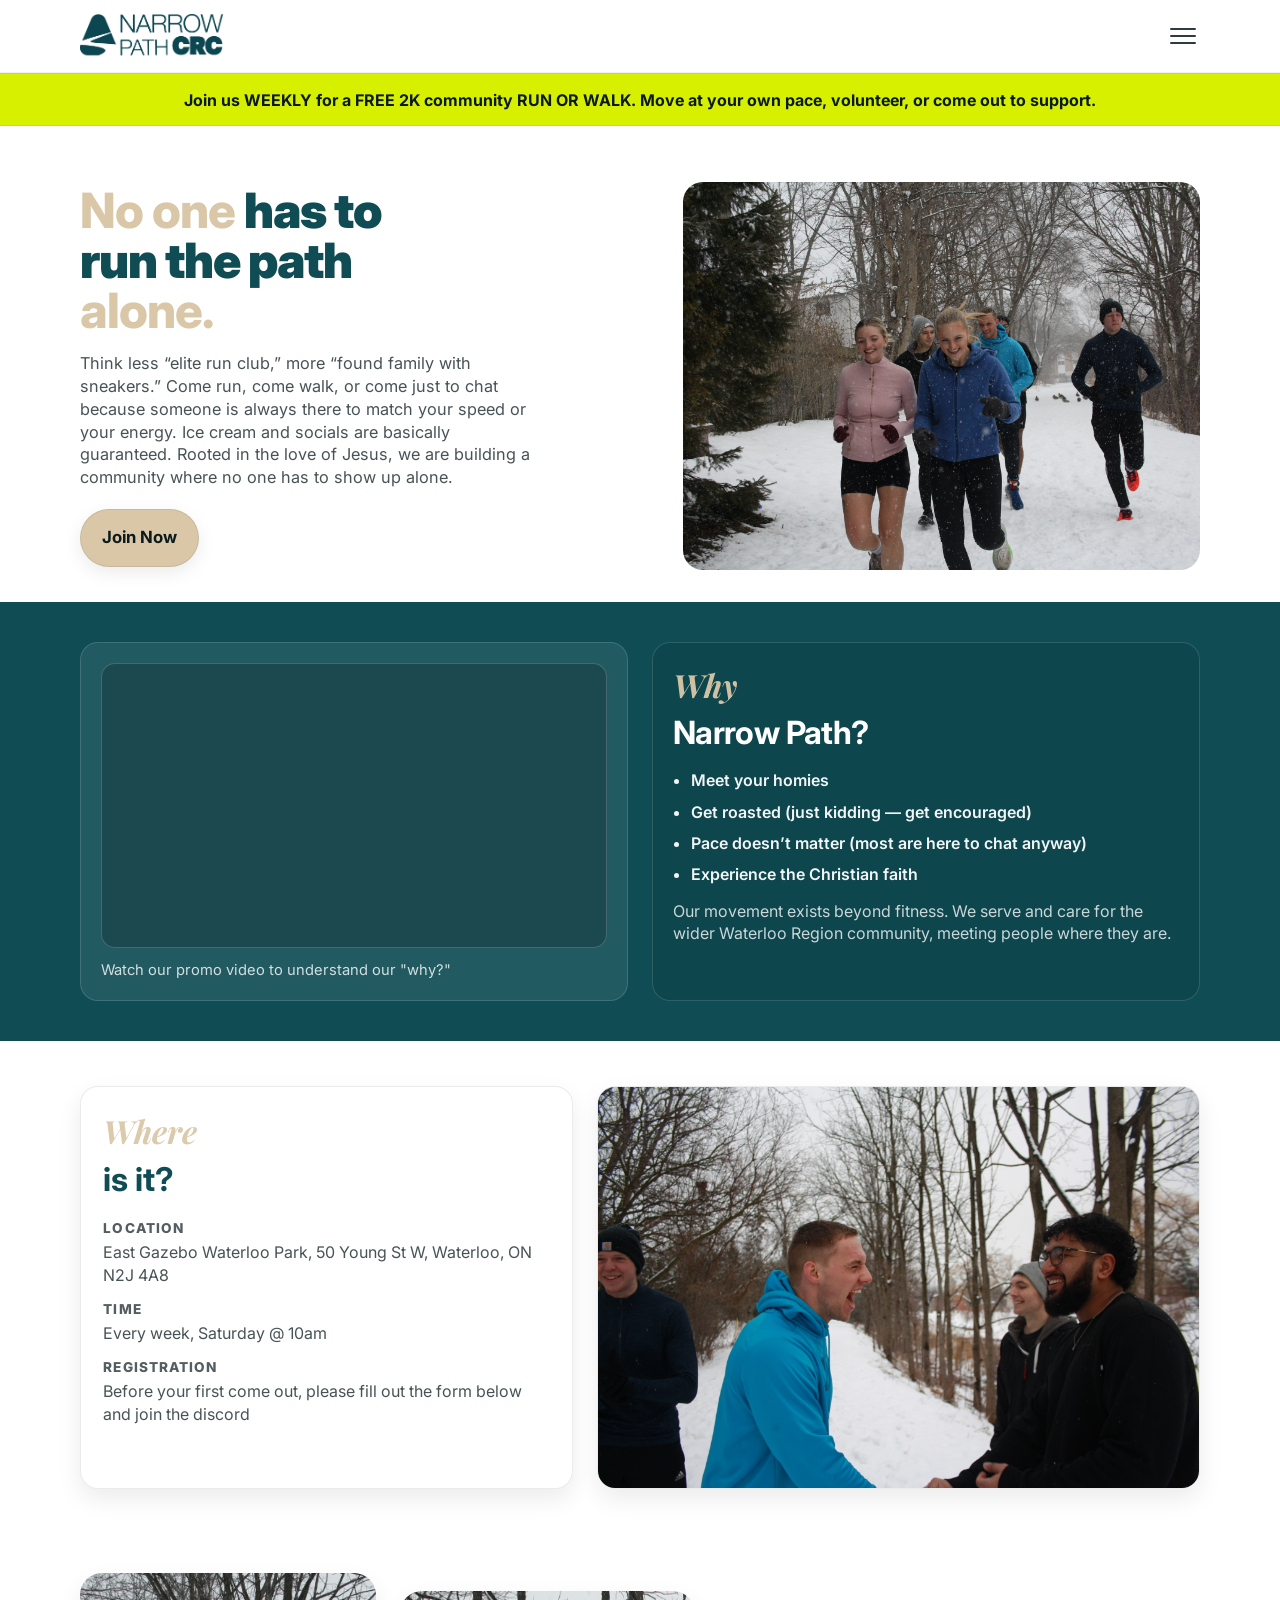
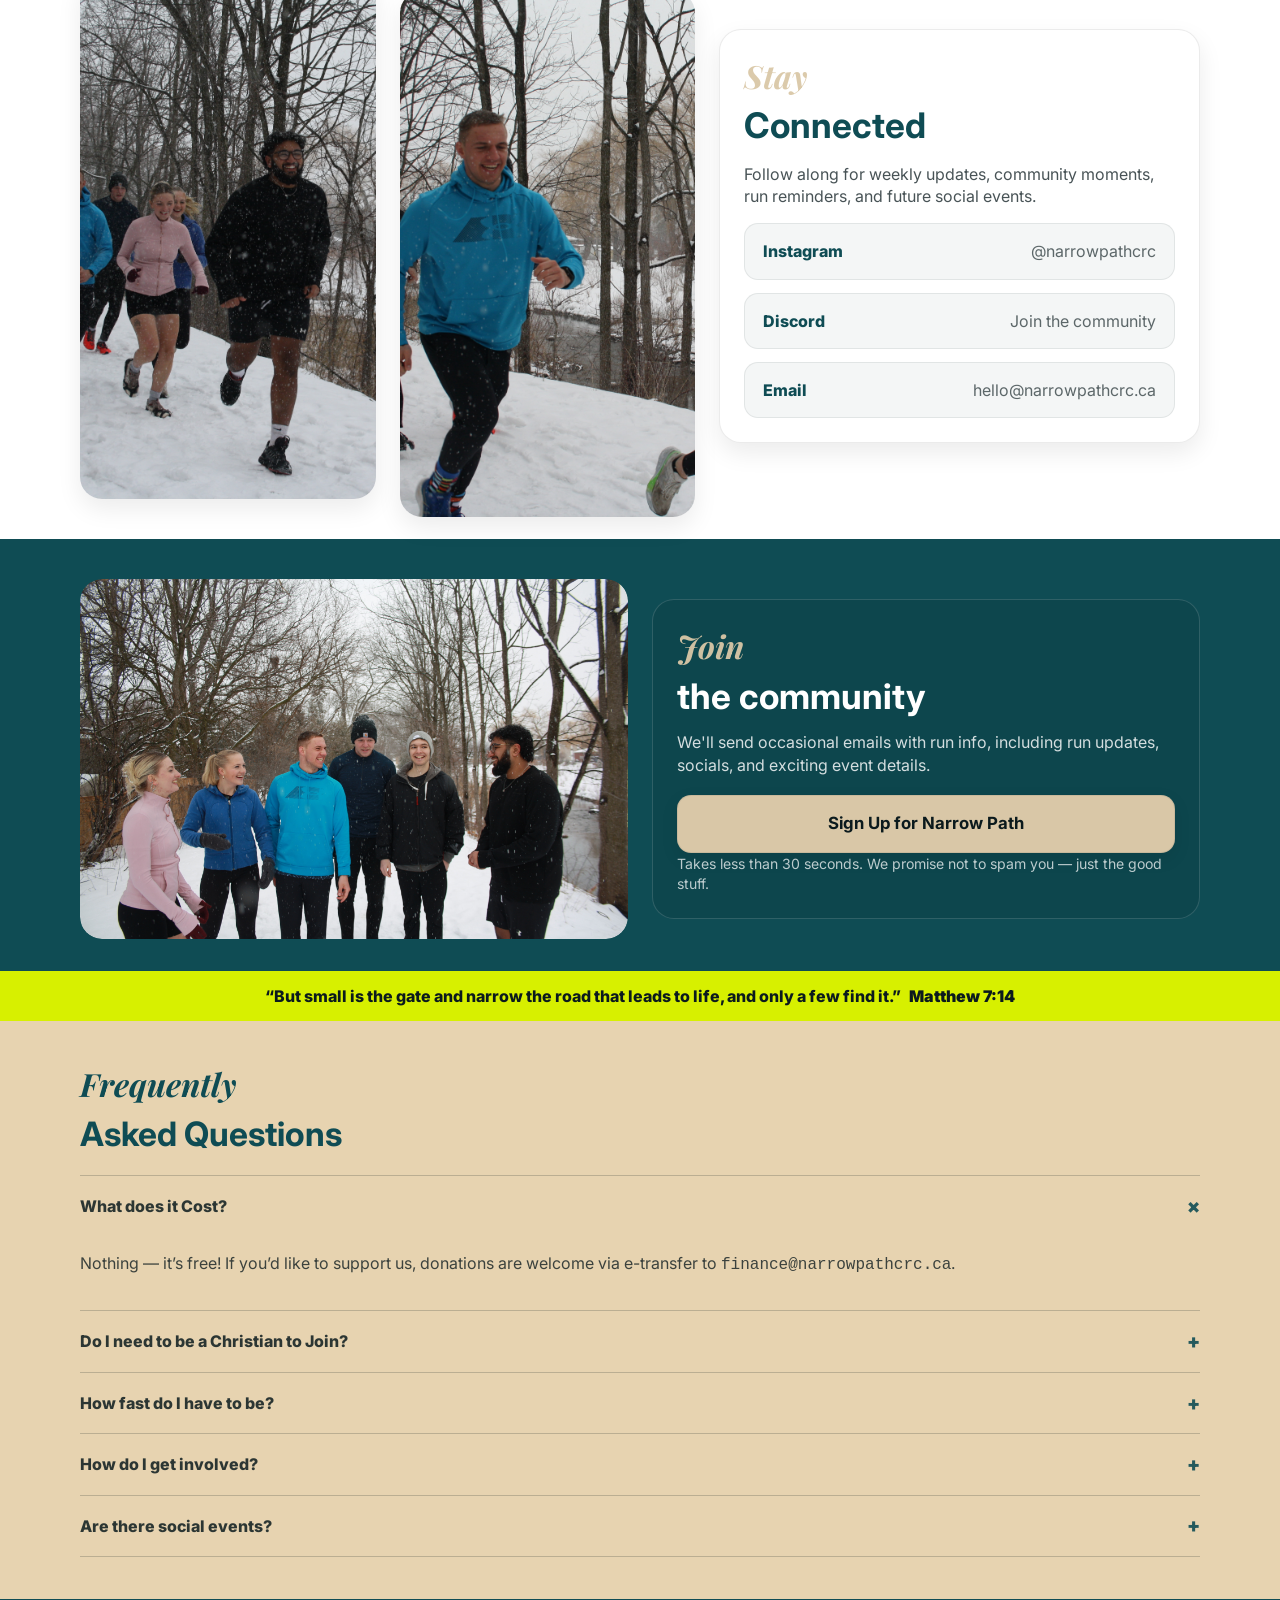
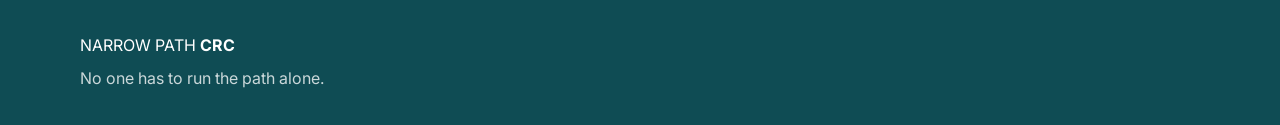
==== index.html @ b2969040 "take two" ====
<!doctype html>
<html lang="en">
<head>
  <meta charset="utf-8" />
  <meta name="viewport" content="width=device-width, initial-scale=1" />
  <title>Narrow Path CRC — Run Club</title>
  <meta name="description" content="No one has to run the path alone. Weekly free 2K community run or walk in the Kitchener–Waterloo region." />
  <link rel="preconnect" href="https://fonts.googleapis.com">
  <link rel="preconnect" href="https://fonts.gstatic.com" crossorigin>
  <link href="https://fonts.googleapis.com/css2?family=Inter:wght@300;400;600;700;800&family=Playfair+Display:ital,wght@0,700;1,700&display=swap" rel="stylesheet">
  <link rel="stylesheet" href="styles.css" />
</head>

<body>
  <a class="skip-link" href="#main">Skip to content</a>

  <header class="site-header">
    <div class="container header-inner">
      <a class="brand" href="#">
        <img src="img/npcrc_logo.png" alt="Narrow Path CRC Logo" class="logo-image" />
      </a>

      <button
        class="nav-toggle"
        type="button"
        aria-label="Open menu"
        aria-expanded="false"
        aria-controls="mobileNav">
        <span></span><span></span><span></span>
      </button>
    </div>

    <div class="mobile-nav" id="mobileNav">
      <div class="container mobile-nav-inner">
        <a href="#why">Why</a>
        <a href="#where">Where</a>
        <a href="#socials">Socials</a>
        <a href="#newsletter">Newsletter</a>
        <a href="#faq">FAQ</a>
      </div>
    </div>
  </header>

  <div class="lime-banner">
          <div class="container lime-inner">
            <p><b>Join us WEEKLY</b> for a <b>FREE</b> 2K community <b>RUN OR WALK</b>. Move at your own pace, volunteer, or come out to support.</p>
          </div>
  </div>

  <main id="main">
    <!-- HERO -->
    <section class="hero" aria-label="Hero">

      <div class="container hero-grid">
        <div class="hero-copy">
          <h1>
            <span class="muted">No one</span>
            <span class="strong"> has to</span><br />
            <span class="strong">run the path</span><br />
            <span class="muted">alone.</span>
          </h1>
          <p class="lead">
            Think less “elite run club,” more “found family with sneakers.” Come run, come walk, or come just to chat because someone is always there to match your speed or your energy. Ice cream and socials are basically guaranteed. Rooted in the love of Jesus, we are building a community where no one has to show up alone.
          </p>

          <div class="hero-actions" id="join">
            <a class="btn" href="/signup.html">Join Now</a>
          </div>
        </div>

        <div class="hero-visual" aria-label="Runner image placeholder">
               <img src="img/IMG_9067.JPG" alt="Runner" />
        </div>
      </div>
    </section>

    <!-- PROMO + WHY -->
    <section class="why" id="why">
      <div class="container why-grid">

        <div class="promo-card" id="promo">
          <div class="promo-frame" role="group" aria-label="Promo video">
            <iframe
              src="https://www.youtube.com/embed/s-eVwWmHLjw"
              title="Narrow Path CRC Promo Video"
              loading="lazy"
              allow="accelerometer; autoplay; clipboard-write; encrypted-media; gyroscope; picture-in-picture; web-share"
              allowfullscreen>
            </iframe>
          </div>
          <p class="promo-note">Watch our promo video to understand our "why?"</p>
        </div>

        <div class="why-card">
          <p class="script">Why</p>
          <h2>Narrow Path?</h2>
          <ul class="why-list">
            <li>Meet your homies</li>
            <li>Get roasted (just kidding — get encouraged)</li>
            <li>Pace doesn’t matter (most are here to chat anyway)</li>
            <li>Experience the Christian faith</li>
          </ul>
          <p class="why-footnote">
            Our movement exists beyond fitness. We serve and care for the wider Waterloo Region community,
            meeting people where they are.
          </p>
        </div>

      </div>
    </section>

    <!-- WHERE -->
    <section class="where" id="where">
      <div class="container where-grid">
        <div class="where-card">
          <p class="script">Where</p>
          <h2>is it?</h2>

          <dl class="where-meta">
            <div>
              <dt>Location</dt>
              <dd>East Gazebo Waterloo Park, 50 Young St W, Waterloo, ON N2J 4A8</dd>
            </div>
            <div>
              <dt>Time</dt>
              <dd>Every week, Saturday @ 10am </dd>
            </div>
            <div>
              <dt>Registration</dt>
              <dd>Before your first come out, please fill out the form below and join the discord</dd>
            </div>
          </dl>

          <a class="btn btn-small" href="#newsletter">Sign Up Now</a>
        </div>

        <div class="map-card" aria-label="Map">
          <img src="img/IMG_9115.JPG" alt="Map showing the location of the run" class="map-image" />
        </div>
      </div>
    </section>


    <!-- SOCIALS -->
    <section class="socials" id="socials">
      <div class="container socials-grid">

        <!-- image 1 -->
        <div class="socials-image-card">
          <img src="img/IMG_9083.JPG" alt="Narrow Path CRC community" class="socials-image">
        </div>

        <!-- image 2 -->
        <div class="socials-image-card">
          <img src="img/IMG_9086.JPG" alt="Narrow Path CRC community" class="socials-image">
        </div>

        <!-- text card -->
        <div class="socials-card">
          <p class="script">Stay</p>
          <h2>Connected</h2>
          <p class="socials-copy">
            Follow along for weekly updates, community moments, run reminders, and future social events.
          </p>

          <div class="social-links">
            <a class="social-link" href="#" target="_blank">
              <span class="social-name">Instagram</span>
              <span class="social-handle">@narrowpathcrc</span>
            </a>

            <a class="social-link" href="https://discord.gg/xfBAWFBn" target="_blank" rel="noopener noreferrer">
              <span class="social-name">Discord</span>
              <span class="social-handle">Join the community</span>
            </a>

            <a class="social-link" href="#">
              <span class="social-name">Email</span>
              <span class="social-handle">hello@narrowpathcrc.ca</span>
            </a>
          </div>
        </div>

      </div>
    </section>

    <section class="newsletter" id="newsletter">
      <!-- NEWSLETTER -->
      <div class="container newsletter-grid">
        <div class="image-card">
          <img src="img/IMG_9096.JPG" alt="Narrow Path CRC group" class="newsletter-image" />
        </div>

        <div class="newsletter-card">
          <p class="script">Join</p>
          <h2>the community</h2>
          <p class="newsletter-copy">
            We'll send occasional emails with run info, including run updates, socials, and exciting event details.
          </p>

          <div class="signup-cta">
            <a class="btn btn-full signup-btn" href="/signup.html">
              Sign Up for Narrow Path
            </a>

            <p class="form-hint">
              Takes less than 30 seconds. We promise not to spam you — just the good stuff.
            </p>
          </div>
        </div>
      </div>

      <div class="verse-banner" aria-label="Bible verse">
        <div class="container verse-inner">
          <p class="verse">
            “But small is the gate and narrow the road that leads to life, and only a few find it.”
            <span class="ref">Matthew 7:14</span>
          </p>
        </div>
      </div>
    </section>

    <!-- FAQ -->
    <section class="faq" id="faq" aria-label="Frequently Asked Questions">
      <div class="container faq-card">
        <p class="script" style="color: var(--teal);">Frequently</p>
        <h2>Asked Questions</h2>

        <div class="accordion" data-accordion>
          <details open>
            <summary>What does it Cost?</summary>
            <div class="answer">
              <p>Nothing — it’s free! If you’d like to support us, donations are welcome via e-transfer to <span class="mono">finance@narrowpathcrc.ca</span>.</p>
            </div>
          </details>

          <details>
            <summary>Do I need to be a Christian to Join?</summary>
            <div class="answer">
              <p>No. You’re welcome here. Come as you are — we’re building a supportive community for anyone in the region.</p>
            </div>
          </details>

          <details>
            <summary>How fast do I have to be?</summary>
            <div class="answer">
              <p>Any pace. Run, jog, walk, or volunteer — the goal is community and consistency, not performance.</p>
            </div>
          </details>

          <details>
            <summary>How do I get involved?</summary>
            <div class="answer">
              <p>Join a weekly run, volunteer, or sign up for updates. If you want to help lead, reach out through the newsletter form.</p>
            </div>
          </details>

          <details>
            <summary>Are there social events?</summary>
            <div class="answer">
              <p>Yes! We have regular social events for members to connect and build relationships.</p>
            </div>
          </details>
        </div>
      </div>
    </section>
  </main>

  <footer class="site-footer">
    <div class="container footer-grid">
      <div class="footer-brand">
        <div class="brand small">
          <span class="brand-mark" aria-hidden="true"></span>
          <span class="brand-text">
            <span class="brand-top">NARROW</span>
            <span class="brand-bottom">PATH <b>CRC</b></span>
          </span>
        </div>
        <p class="footer-tagline">No one has to run the path alone.</p>
      </div>
    </div>
  </footer>

  <script src="script.js"></script>
</body>
</html>
---- styles.css ----
/* =========
   Design tokens
   ========= */
:root{
  --bg: #ffffff;
  --text: #0b1a1d;
  --muted: #d9c7a7;          /* warm sand */
  --tan: #e7d3b0;            /* section background */
  --teal: #0f4c54;           /* deep teal */
  --teal-2: #0b3b41;
  --lime: #d7f000;           /* neon lime banner */
  --line: rgba(11, 26, 29, 0.18);
  --shadow: 0 10px 24px rgba(0,0,0,0.08);
  --radius: 18px;

  --font-sans: "Inter", system-ui, -apple-system, Segoe UI, Roboto, Arial, sans-serif;
  --font-serif: "Playfair Display", Georgia, serif;

  --container: 1120px;
}

*{ box-sizing: border-box; }
html, body{ height: 100%; }
body{
  margin: 0;
  font-family: var(--font-sans);
  color: var(--text);
  background: var(--bg);
  line-height: 1.4;
}

img{ max-width: 100%; display:block; }

a{ color: inherit; text-decoration: none; }
a:hover{ text-decoration: underline; }

.container{
  width: min(var(--container), calc(100% - 2rem));
  margin: 0 auto;
}


/* Accessibility */
.skip-link{
  position:absolute;
  left:-999px;
  top: 0;
  background:#000;
  color:#fff;
  padding:.75rem 1rem;
  border-radius: 10px;
  z-index: 9999;
}
.skip-link:focus{ left: 1rem; top: 1rem; }

/* =========
   Header
   ========= */
.site-header{
  position: sticky;
  top: 0;
  z-index: 1000;
  background: rgba(255,255,255,0.92);
  backdrop-filter: blur(10px);
  border-bottom: 1px solid rgba(0,0,0,0.06);
}

.header-inner{
  display: flex;
  align-items: center;
  justify-content: space-between;
  padding: 0.85rem 0;
}

.logo-image{
  height: 44px;
  width: auto;
  display: block;
}

.nav{
  display: none;
}

.btn.btn-small{
  display: none;
}

.nav-toggle{
  display: block;
  border: 0;
  background: transparent;
  padding: 0.25rem;
  cursor: pointer;
}

.nav-toggle span{
  display: block;
  width: 26px;
  height: 2px;
  background: rgba(11,26,29,.85);
  margin: 5px 0;
  border-radius: 999px;
}

.mobile-nav{
  width: 100%;
  background: white;
  border-top: 1px solid rgba(0,0,0,0.08);
  box-shadow: 0 12px 28px rgba(0,0,0,0.08);

  max-height: 0;
  overflow: hidden;
  opacity: 0;
  transform: translateY(-18px);
  transition:
    max-height 0.35s ease,
    opacity 0.25s ease,
    transform 0.25s ease;
}

.mobile-nav.is-open{
  max-height: 420px;
  opacity: 1;
  transform: translateY(0);
}

.mobile-nav-inner{
  display: flex;
  flex-wrap: wrap;
  gap: 0.6rem;
  padding: 0.9rem 0 1rem;
}

.mobile-nav a{
  padding: 0.8rem 1rem;
  border-radius: 12px;
  text-decoration: none;
  font-weight: 600;
  color: var(--text);
  transition: background-color 0.2s ease, color 0.2s ease;
}

.mobile-nav a:hover{
  background: rgba(11,26,29,0.05);
  text-decoration: none;
}

.mobile-nav .btn{
  margin-left: auto;
}

.mobile-nav[hidden]{
  display: none;
}

#why,
#where {
  scroll-margin-top: 120px;
}

.nav-toggle{
  display: block;
  border: 0;
  background: transparent;
  padding: 0.25rem;
  cursor: pointer;
}

.nav-toggle span{
  display: block;
  width: 26px;
  height: 2px;
  background: rgba(11,26,29,.85);
  margin: 5px 0;
  border-radius: 999px;
  transition: transform 0.25s ease, opacity 0.2s ease;
}

.nav-toggle.is-open span:nth-child(1){
  transform: translateY(7px) rotate(45deg);
}

.nav-toggle.is-open span:nth-child(2){
  opacity: 0;
}

.nav-toggle.is-open span:nth-child(3){
  transform: translateY(-7px) rotate(-45deg);
}

/* Sticky lime banner under header */
.lime-banner{
  position: sticky;
  top: 70px; /* adjust if your header height changes */
  z-index: 999;
  background: var(--lime);
  color: #0b1a1d;
  border-top: 1px solid rgba(0,0,0,.06);
  border-bottom: 1px solid rgba(0,0,0,.06);
}

.lime-inner{
  padding: .9rem 0;
  font-weight: 700;
  text-align: center;
}

.lime-inner p{
  margin: 0;
}

/* =========
   Buttons
   ========= */
.btn{
  display:inline-flex;
  align-items:center;
  justify-content:center;
  gap: .5rem;
  padding: .9rem 1.2rem;
  border-radius: 999px;
  background: var(--muted);
  color: #0b1a1d;
  font-weight: 700;
  border: 1px solid rgba(11,26,29,0.08);
  box-shadow: 0 6px 18px rgba(0,0,0,0.08);
  text-decoration: none !important;
}
.btn:hover{ transform: translateY(-1px); text-decoration: none; }
.btn:active{ transform: translateY(0px); }
.btn-small{ padding: .6rem 1rem; font-size: .95rem; }
.btn-full{ width: 100%; border-radius: 12px; }

.btn-ghost{
  background: transparent;
  box-shadow: none;
  border: 1px solid rgba(11,26,29,0.14);
  color: rgba(11,26,29,.85);
}
.btn-ghost:hover{ background: rgba(11,26,29,0.04); }

.btn-floating{
  position:absolute;
  top: 18px;
  right: 18px;
  padding: .55rem .9rem;
  border-radius: 10px;
  box-shadow: var(--shadow);
}

/* =========
   Hero
   ========= */
.hero{
  padding: 2rem 0 0;
}
.hero-grid{
  display:grid;
  grid-template-columns: 1.05fr 0.95fr;
  gap: 2rem;
  align-items: center;
  padding: 1.5rem 0 2rem;
}

.hero-actions .btn{
  font-size: 1.05rem;
  padding: 1rem 1.3rem;
}

.hero-actions .btn:hover{
  transform: translateY(-2px);
}

.kicker{
  margin: 0 0 .6rem;
  font-weight: 800;
  letter-spacing: .22em;
  font-size: .78rem;
  color: rgba(15,76,84,.75);
}

h1{
  margin: 0;
  font-size: clamp(2.3rem, 3.8vw, 3.6rem);
  line-height: 1.03;
  letter-spacing: -0.02em;
}
h1 .muted{ color: var(--muted); font-weight: 800; }
h1 .strong{ color: var(--teal); font-weight: 900; }

.lead{
  margin: 1rem 0 1.25rem;
  max-width: 46ch;
  color: rgba(11,26,29,.75);
  font-size: 1.02rem;
}

.hero-actions{
  display:flex;
  gap: .8rem;
  flex-wrap: wrap;
}

.hero-visual {
  position: relative;
  width: 100%;
  aspect-ratio: 4 / 3;   /* keeps a nice shape on all screens */
  border-radius: 20px;
  overflow: hidden;
}

.hero-visual img {
  width: 100%;
  height: 100%;
  object-fit: cover;     /* crops image nicely */
  display: block;
}

.runner-placeholder{
  width: 100%;
  height: 420px;
  border-radius: var(--radius);
  border: 2px dashed rgba(15,76,84,.25);
  background:
    radial-gradient(circle at 25% 25%, rgba(15,76,84,.12), transparent 40%),
    linear-gradient(135deg, rgba(15,76,84,.08), rgba(217,199,167,.12));
  display:flex;
  align-items:center;
  justify-content:center;
  color: rgba(15,76,84,.65);
  font-weight: 800;
  letter-spacing: .08em;
}

/* =========
   Sections
   ========= */
.why{
  background: var(--teal);
  color: #fff;
  padding: 2.5rem 0;
}
.why-grid{
  display:grid;
  grid-template-columns: 1fr 1fr;
  gap: 1.5rem;
  align-items: stretch;
}

.promo-card, .why-card, .where-card, .map-card, .newsletter-card, .image-card, .faq-card{
  border-radius: var(--radius);
}

.promo-card{
  background: rgba(255,255,255,0.08);
  padding: 1.25rem;
  border: 1px solid rgba(255,255,255,0.14);
}
.promo-frame {
  border-radius: 14px;
  overflow: hidden;
  background: rgba(0,0,0,0.18);
  border: 1px solid rgba(255,255,255,0.18);
  aspect-ratio: 16 / 9;
}

.promo-frame iframe {
  width: 100%;
  height: 100%;
  border: 0;
  display: block;
}
.promo-note{
  margin: .75rem 0 0;
  color: rgba(255,255,255,0.8);
  font-size: .92rem;
}

.why-card{
  background: rgba(0,0,0,0.08);
  border: 1px solid rgba(255,255,255,0.14);
  padding: 1.25rem 1.25rem 1.35rem;
}
.script {
  font-family: var(--font-serif);
  font-style: italic;
  font-weight: 700;
  margin: 0;
  font-size: clamp(1.6rem, 2.5vw, 2.5rem);
  color: rgba(217,199,167,0.95);
}
.why-card h2{
  margin: .2rem 0 .85rem;
  font-size: 2rem;
  letter-spacing: -0.02em;
}
.why-list{
  margin: 0;
  padding-left: 1.1rem;
  display:grid;
  gap: .55rem;
  color: rgba(255,255,255,0.95);
  font-weight: 600;
}
.why-footnote{
  margin: .9rem 0 0;
  color: rgba(255,255,255,0.78);
  max-width: 60ch;
}

/* WHERE */
.where{
  background: #fff;
  padding: 2.8rem 0;
}
.where-grid{
  display:grid;
  grid-template-columns: 0.9fr 1.1fr;
  gap: 1.5rem;
  align-items: stretch;
}
.where-card{
  background: #fff;
  border: 1px solid rgba(0,0,0,0.08);
  box-shadow: var(--shadow);
  padding: 1.4rem;
}
.where-card h2{
  margin: .2rem 0 1rem;
  font-size: 2.05rem;
  color: var(--teal);
}
.where-meta{
  margin: 0 0 1.1rem;
  display:grid;
  gap: .85rem;
}
.where-meta div{
  display:grid;
  gap: .2rem;
}
.where-meta dt{
  font-weight: 800;
  color: rgba(11,26,29,.7);
  font-size: .85rem;
  letter-spacing: .08em;
  text-transform: uppercase;
}
.where-meta dd{
  margin: 0;
  color: rgba(11,26,29,.75);
}

.map-card{
  border-radius: var(--radius);
  border: 1px solid rgba(0,0,0,0.08);
  box-shadow: var(--shadow);
  overflow: hidden;
}
.map-placeholder{
  height: 320px;
  display:flex;
  align-items:center;
  justify-content:center;
  font-weight: 900;
  color: rgba(15,76,84,.75);
  background:
    linear-gradient(135deg, rgba(11,26,29,0.06), rgba(215,240,0,0.12)),
    radial-gradient(circle at 70% 35%, rgba(15,76,84,.10), transparent 45%);
}

/* SOCIALS */
.socials{
  background: #fff;
  padding: 2.5rem 0;
}

.socials-grid{
  display: grid;
  grid-template-columns: .8fr .8fr 1.3fr;
  gap: 1.5rem;
  align-items: center;
}

.socials-card{
  background: #fff;
  border: 1px solid rgba(0,0,0,0.08);
  box-shadow: var(--shadow);
  border-radius: 22px;
  padding: 1.5rem;
}

.socials-card h2{
  margin: .15rem 0 .75rem;
  font-size: 2.2rem;
  color: var(--teal);
}

.socials-copy{
  margin: 0 0 1rem;
  color: rgba(11,26,29,0.75);
  max-width: 52ch;
}

.social-links{
  display: grid;
  gap: .8rem;
}

.social-link{
  display: flex;
  justify-content: space-between;
  align-items: center;
  gap: 1rem;
  padding: 1rem 1.1rem;
  border-radius: 14px;
  background: #f4f6f6;
  border: 1px solid rgba(11,26,29,0.08);
  text-decoration: none;
}

.social-link:hover{
  text-decoration: none;
  background: #eef2f2;
}

.social-name{
  font-weight: 800;
  color: var(--teal);
}

.social-handle{
  color: rgba(11,26,29,0.65);
}

.socials-image-card{
  border-radius: 22px;
  overflow: hidden;
  aspect-ratio: 9 / 16;
  box-shadow: var(--shadow);
}

.socials-image{
  width: 100%;
  height: 100%;
  object-fit: cover;
  display: block;
  object-position: 30% 30%;
  transition: transform .4s ease;
}

.socials-image-card:hover .socials-image{
  transform: scale(1.04);
}

/* stagger the second reel slightly lower */
.socials-image-card:nth-child(2){
  transform: translateY(18px);
}

/* keep the text card centered nicely */
.socials-card{
  background: #fff;
  border: 1px solid rgba(0,0,0,0.08);
  box-shadow: var(--shadow);
  border-radius: 22px;
  padding: 1.5rem;
}


/* NEWSLETTER */
.newsletter{
  background: var(--teal);
  padding: 2.5rem 0 0;
  color: #fff;
}

.newsletter-grid{
  display: grid;
  grid-template-columns: 1fr 1fr;
  gap: 1.5rem;
  align-items: center;
  padding-bottom: 2rem;
}

.image-card{
  border-radius: 22px;
  overflow: hidden;
  background: transparent;
}

.image-card img,
.newsletter-image{
  width: 100%;
  height: 360px;
  object-fit: cover;
  display: block;
  border-radius: 22px;
}

.newsletter-card{
  background: rgba(0,0,0,0.08);
  border: 1px solid rgba(255,255,255,0.14);
  border-radius: 22px;
  padding: 1.5rem;
}

.newsletter-card h2{
  margin: .15rem 0 .65rem;
  font-size: 2.2rem;
  color: #fff;
}

.newsletter-copy{
  margin: 0 0 1rem;
  color: rgba(255,255,255,0.82);
}

.newsletter-card .label{
  color: rgba(255,255,255,0.92);
}

.newsletter-card input{
  width: 100%;
  padding: .9rem 1rem;
  border-radius: 12px;
  border: 1px solid rgba(255,255,255,0.16);
  background: rgba(255,255,255,0.08);
  color: #fff;
}

.newsletter-card input::placeholder{
  color: rgba(255,255,255,0.55);
}

.newsletter-card .form-hint{
  color: rgba(255,255,255,0.72);
}

.newsletter-card .btn{
  margin-top: .2rem;
}

.signup-cta{
  margin-top: 1rem;
}

.signup-btn{
  font-size: 1.05rem;
  padding: 1rem 1.2rem;
  border-radius: 14px;
  background: var(--muted);
}

.signup-btn:hover{
  transform: translateY(-2px);
}

.brevo-form-wrap{
  width: 100%;
  border-radius: 18px;
  overflow: hidden;
  background: transparent;
}

.brevo-form-wrap iframe{
  width: 100%;
  min-height: 200px;
  border: 0;
  display: block;
  background: white;
  border-radius: 18px;
}

.signup-page{
  padding: 4rem 0;
  background: #fff;
}

.signup-container{
  max-width: 720px;
}

.signup-container h1{
  font-size: 2.5rem;
  margin-bottom: .5rem;
}

.signup-container p{
  margin-bottom: 2rem;
  color: rgba(11,26,29,.7);
}


/* MOBILE */
@media (max-width: 900px){
  .socials-grid{
    grid-template-columns: 1fr;
  }

  .socials-image-card{
    aspect-ratio: 9 / 16;
    max-width: 320px;
  }

  .socials-image-card:nth-child(2){
    transform: none;
  }
}
.image-placeholder{
  color: rgba(15,76,84,.75);
  border: 2px dashed rgba(15,76,84,.20);
}
.label{
  display:block;
  font-weight: 700;
  font-size: .9rem;
  color: rgba(255,255,255,0.9);
  margin-bottom: .25rem;
}
input{
  width: 100%;
  padding: .85rem .9rem;
  border-radius: 12px;
  border: 1px solid rgba(255,255,255,0.22);
  background: rgba(255,255,255,0.08);
  color: #fff;
  outline: none;
}
input::placeholder{ color: rgba(255,255,255,0.6); }
input:focus{
  border-color: rgba(215,240,0,0.55);
  box-shadow: 0 0 0 4px rgba(215,240,0,0.15);
}
.hidden{ display:none; }
.form-hint{
  margin: .1rem 0 0;
  font-size: .88rem;
  color: rgba(255,255,255,0.72);
}
.mono{ font-family: ui-monospace, SFMono-Regular, Menlo, Monaco, Consolas, "Liberation Mono", monospace; }

.verse-banner{
  background: var(--lime);
  color: #0b1a1d;
  margin-top: 0;
}
.verse-inner{
  padding: .85rem 0;
  text-align:center;
}
.verse{
  margin: 0;
  font-weight: 800;
}
.verse .ref{
  display:inline-block;
  margin-left: .35rem;
  font-weight: 900;
}

/* FAQ */
.faq{
  background: var(--tan);
  padding: 2.6rem 0;
}
.faq-card{
  background: transparent;
}
.faq-card h2{
  margin: .2rem 0 1.1rem;
  font-size: 2.1rem;
  color: var(--teal);
}
.accordion{
  border-top: 1px solid rgba(11,26,29,0.20);
}
details{
  border-bottom: 1px solid rgba(11,26,29,0.20);
}
summary{
  list-style: none;
  cursor: pointer;
  padding: 1.05rem 0;
  font-weight: 800;
  color: rgba(11,26,29,0.85);
  display:flex;
  align-items:center;
  justify-content: space-between;
  gap: 1rem;
}
summary::-webkit-details-marker{ display:none; }
summary::after{
  content: "+";
  font-weight: 900;
  font-size: 1.2rem;
  color: rgba(15,76,84,.9);
}
details[open] summary::after{ content: "×"; }
.answer{
  padding: 0 0 1.1rem;
  color: rgba(11,26,29,0.78);
}

.btn,
.social-link,
summary,
.social a {
  transition:
    transform 0.2s ease,
    background-color 0.2s ease,
    color 0.2s ease,
    box-shadow 0.2s ease;
}

.promo-card,
.why-card,
.where-card,
.socials-card,
.newsletter-card,
.faq-card {
  transition: transform 0.25s ease, box-shadow 0.25s ease;
}

.promo-card:hover,
.why-card:hover,
.where-card:hover,
.socials-card:hover,
.newsletter-card:hover {
  transform: translateY(-2px);
  box-shadow: 0 14px 28px rgba(0,0,0,0.10);
}

/* Footer */
.site-footer{
  background: var(--teal);
  color:#fff;
  padding: 2.2rem 0 1.2rem;
}
.footer-grid{
  display:grid;
  grid-template-columns: 1.2fr 1fr;
  gap: 1.5rem;
  align-items: start;
}
.footer-tagline{
  margin: .7rem 0 1rem;
  color: rgba(255,255,255,0.78);
}
.social{
  display:flex;
  gap: .7rem;
}
.social a{
  width: 34px;
  height: 34px;
  border-radius: 10px;
  background: rgba(255,255,255,0.10);
  display:inline-flex;
  align-items:center;
  justify-content:center;
  font-weight: 900;
  text-decoration:none;
}
.social a:hover{ background: rgba(255,255,255,0.16); }

.footer-news h3{
  margin: .2rem 0 .65rem;
  font-size: 1.15rem;
}
.footer-form{
  display:flex;
  gap: .6rem;
  align-items:center;
  flex-wrap: wrap;
}
.footer-form input{
  min-width: 220px;
  background: rgba(255,255,255,0.10);
}
.footer-bottom{
  margin-top: 1.6rem;
  padding-top: 1rem;
  border-top: 1px solid rgba(255,255,255,0.14);
  color: rgba(255,255,255,0.72);
}

/* =========
   Responsive
   ========= */
@media (prefers-reduced-motion: reduce){
  html {
    scroll-behavior: auto;
  }

  *,
  *::before,
  *::after {
    transition: none !important;
    animation: none !important;
  }
}

@media (max-width: 900px){
  .nav{ display:none; }
  .nav-toggle{ display:block; }
  .hero-grid{ grid-template-columns: 1fr; }
  .runner-placeholder{ height: 360px; }
  .why-grid{ grid-template-columns: 1fr; }
  .where-grid{ grid-template-columns: 1fr; }
  .socials-grid{ grid-template-columns: 1fr; }
  .newsletter-grid{ grid-template-columns: 1fr; }
  .btn-floating{ display:none; }
  .footer-grid{ grid-template-columns: 1fr; }
}

@media (prefers-reduced-motion: reduce){
  .btn:hover{ transform:none; }
}
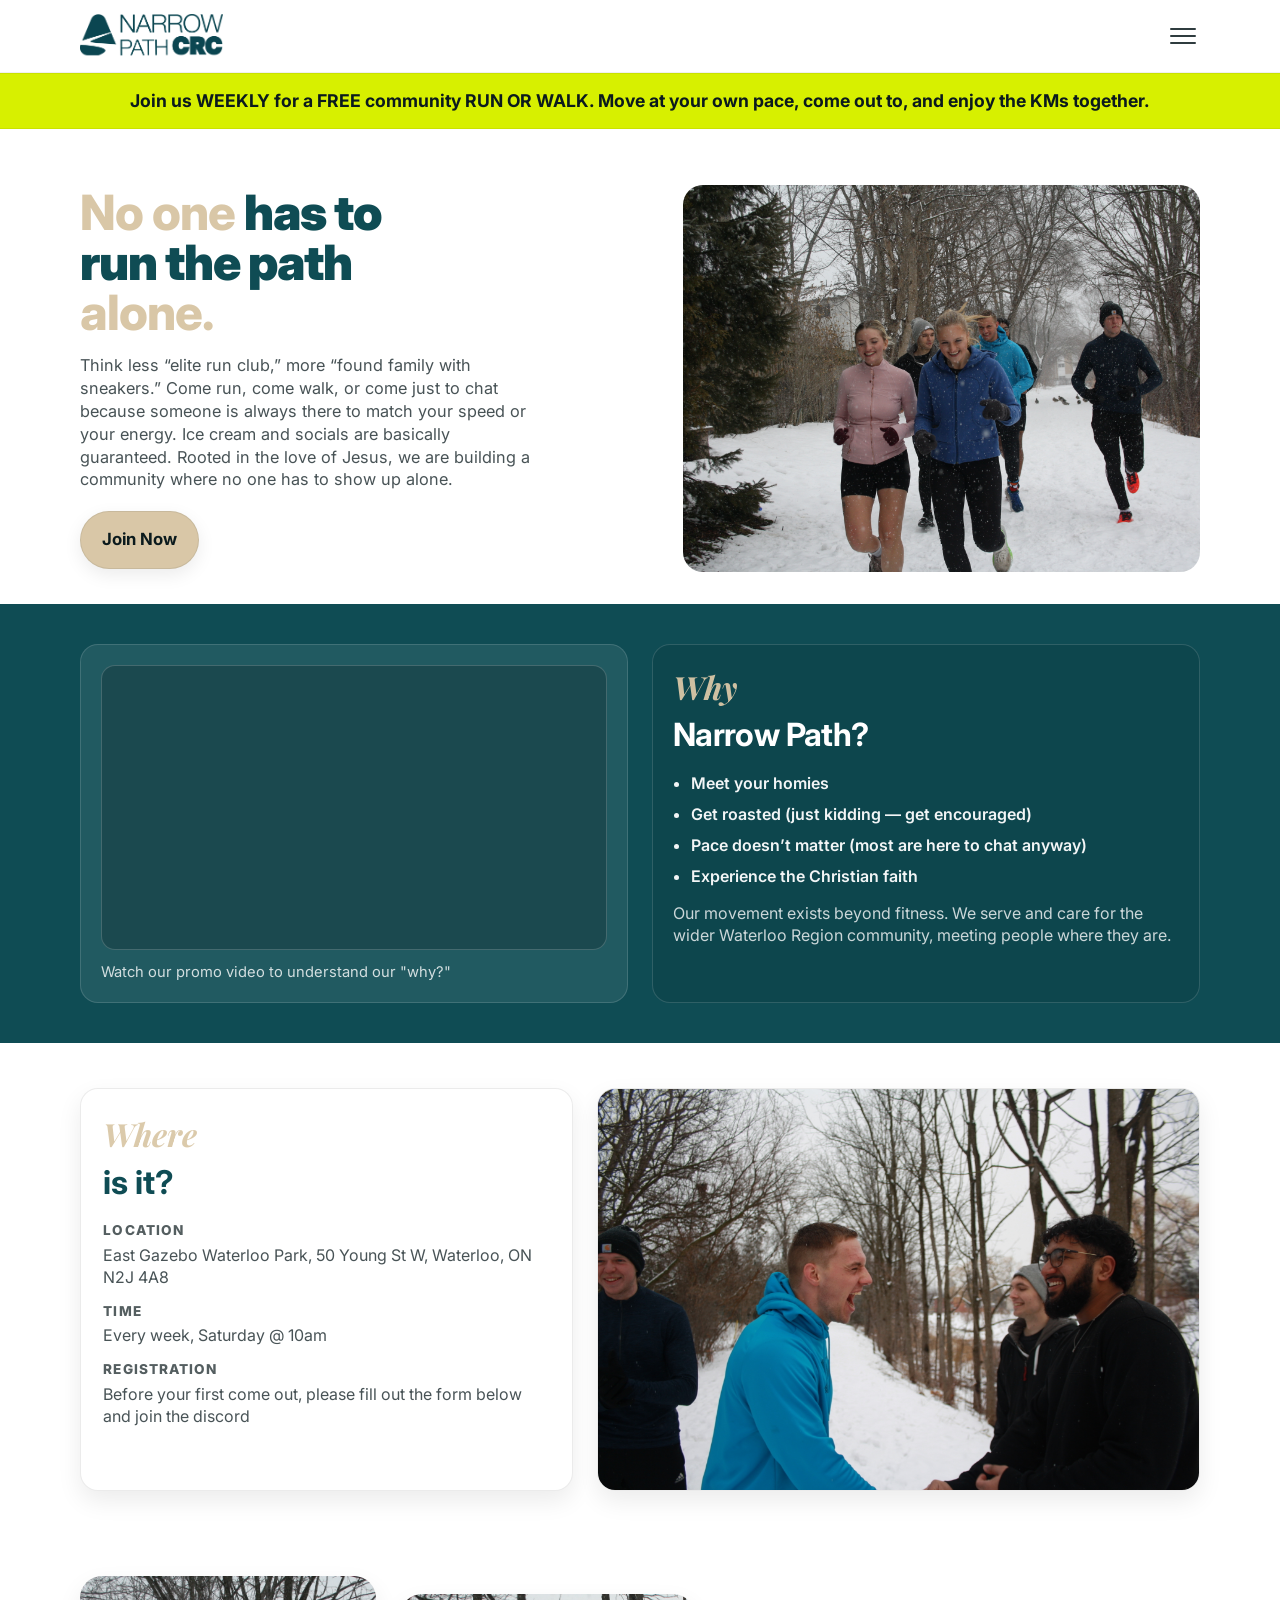
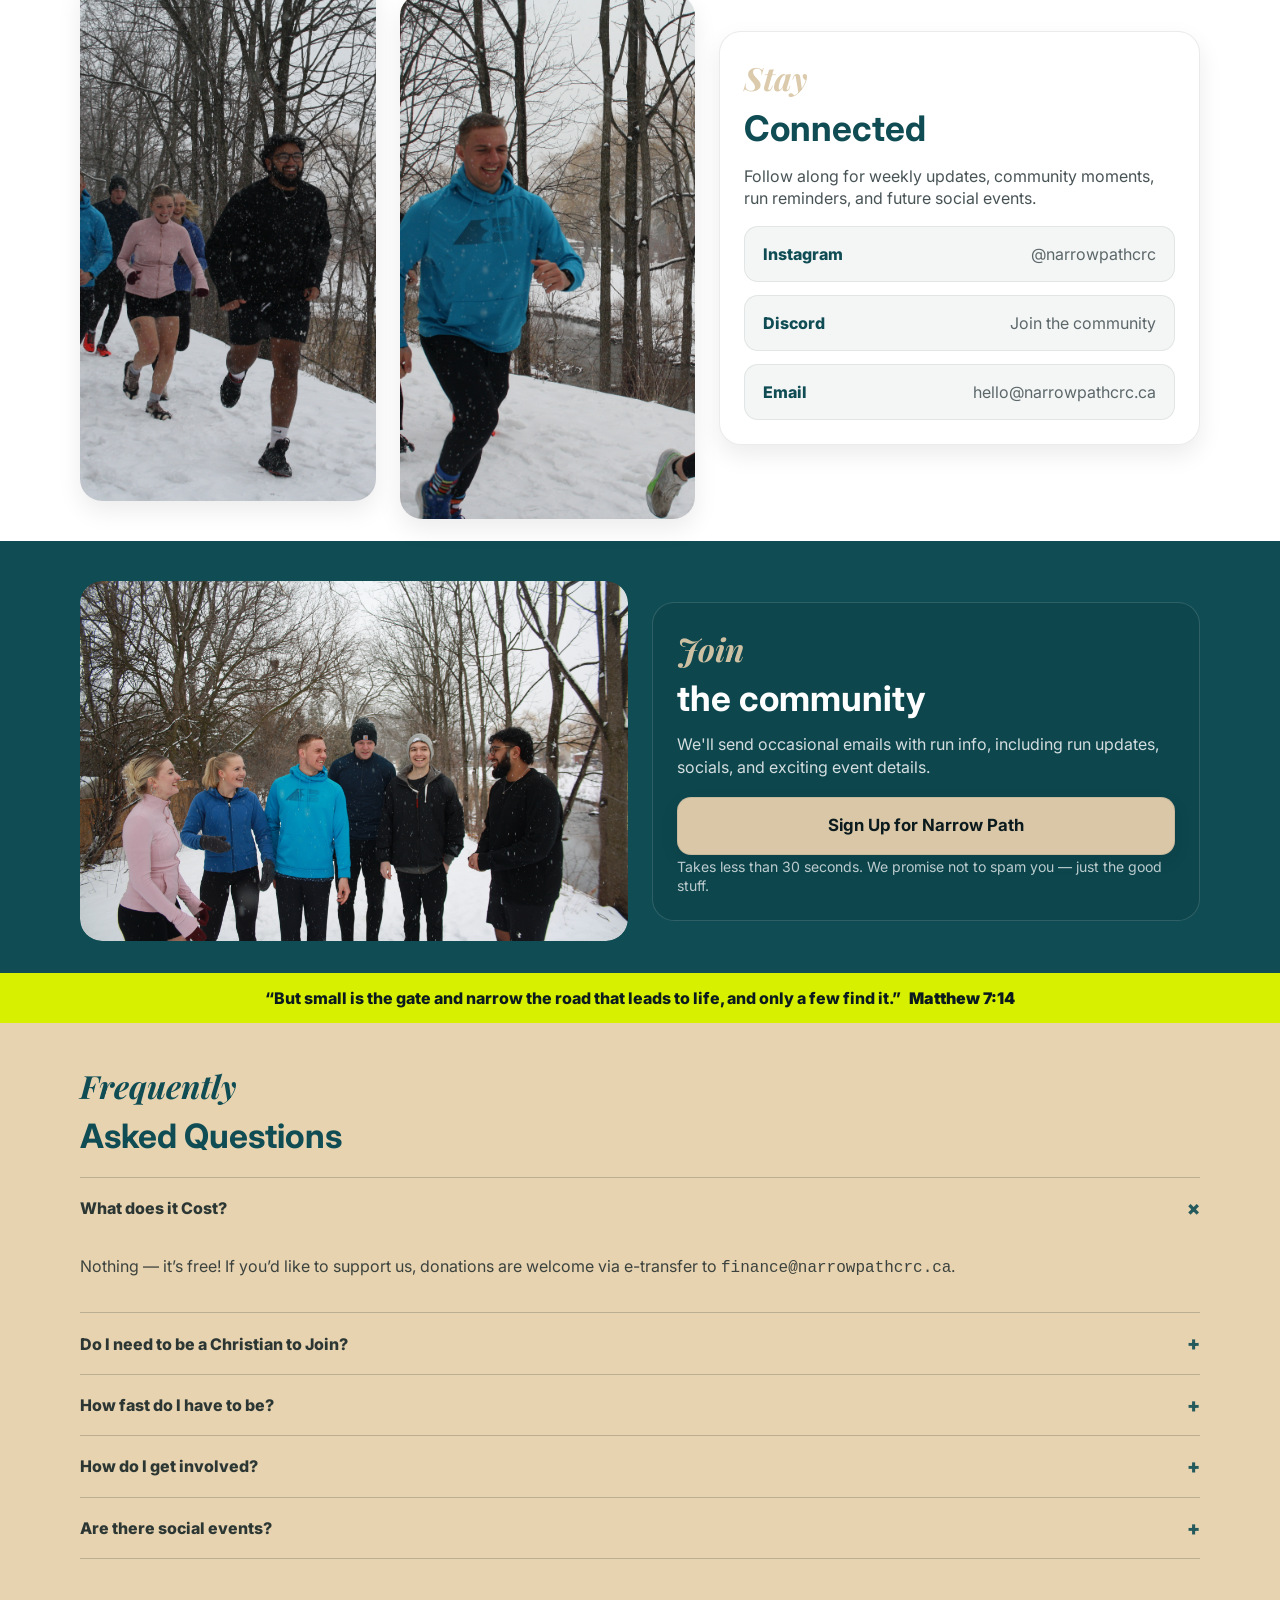
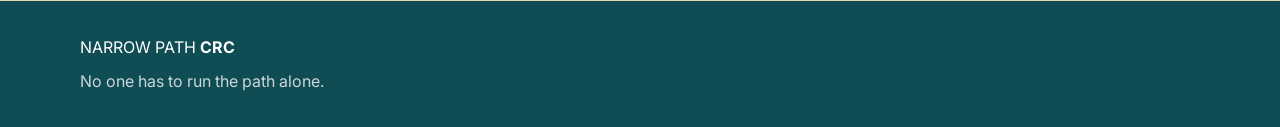
==== commit df00c9aa: "favicon and banner" ====
--- a/index.html
+++ b/index.html
@@ -5,6 +5,7 @@
   <meta name="viewport" content="width=device-width, initial-scale=1" />
   <title>Narrow Path CRC — Run Club</title>
   <meta name="description" content="No one has to run the path alone. Weekly free 2K community run or walk in the Kitchener–Waterloo region." />
+  <link rel="icon" type="image/png" href="img/favicon.png">
   <link rel="preconnect" href="https://fonts.googleapis.com">
   <link rel="preconnect" href="https://fonts.gstatic.com" crossorigin>
   <link href="https://fonts.googleapis.com/css2?family=Inter:wght@300;400;600;700;800&family=Playfair+Display:ital,wght@0,700;1,700&display=swap" rel="stylesheet">
@@ -43,7 +44,7 @@
 
   <div class="lime-banner">
           <div class="container lime-inner">
-            <p><b>Join us WEEKLY</b> for a <b>FREE</b> 2K community <b>RUN OR WALK</b>. Move at your own pace, volunteer, or come out to support.</p>
+            <p><b>Join us WEEKLY</b> for a <b>FREE</b> community <b>RUN OR WALK</b>. Move at your own pace, come out to, and enjoy the KMs together.</p>
           </div>
   </div>
 
--- a/styles.css
+++ b/styles.css
@@ -204,6 +204,7 @@
   padding: .9rem 0;
   font-weight: 700;
   text-align: center;
+  font-size: 1.1rem;
 }
 
 .lime-inner p{
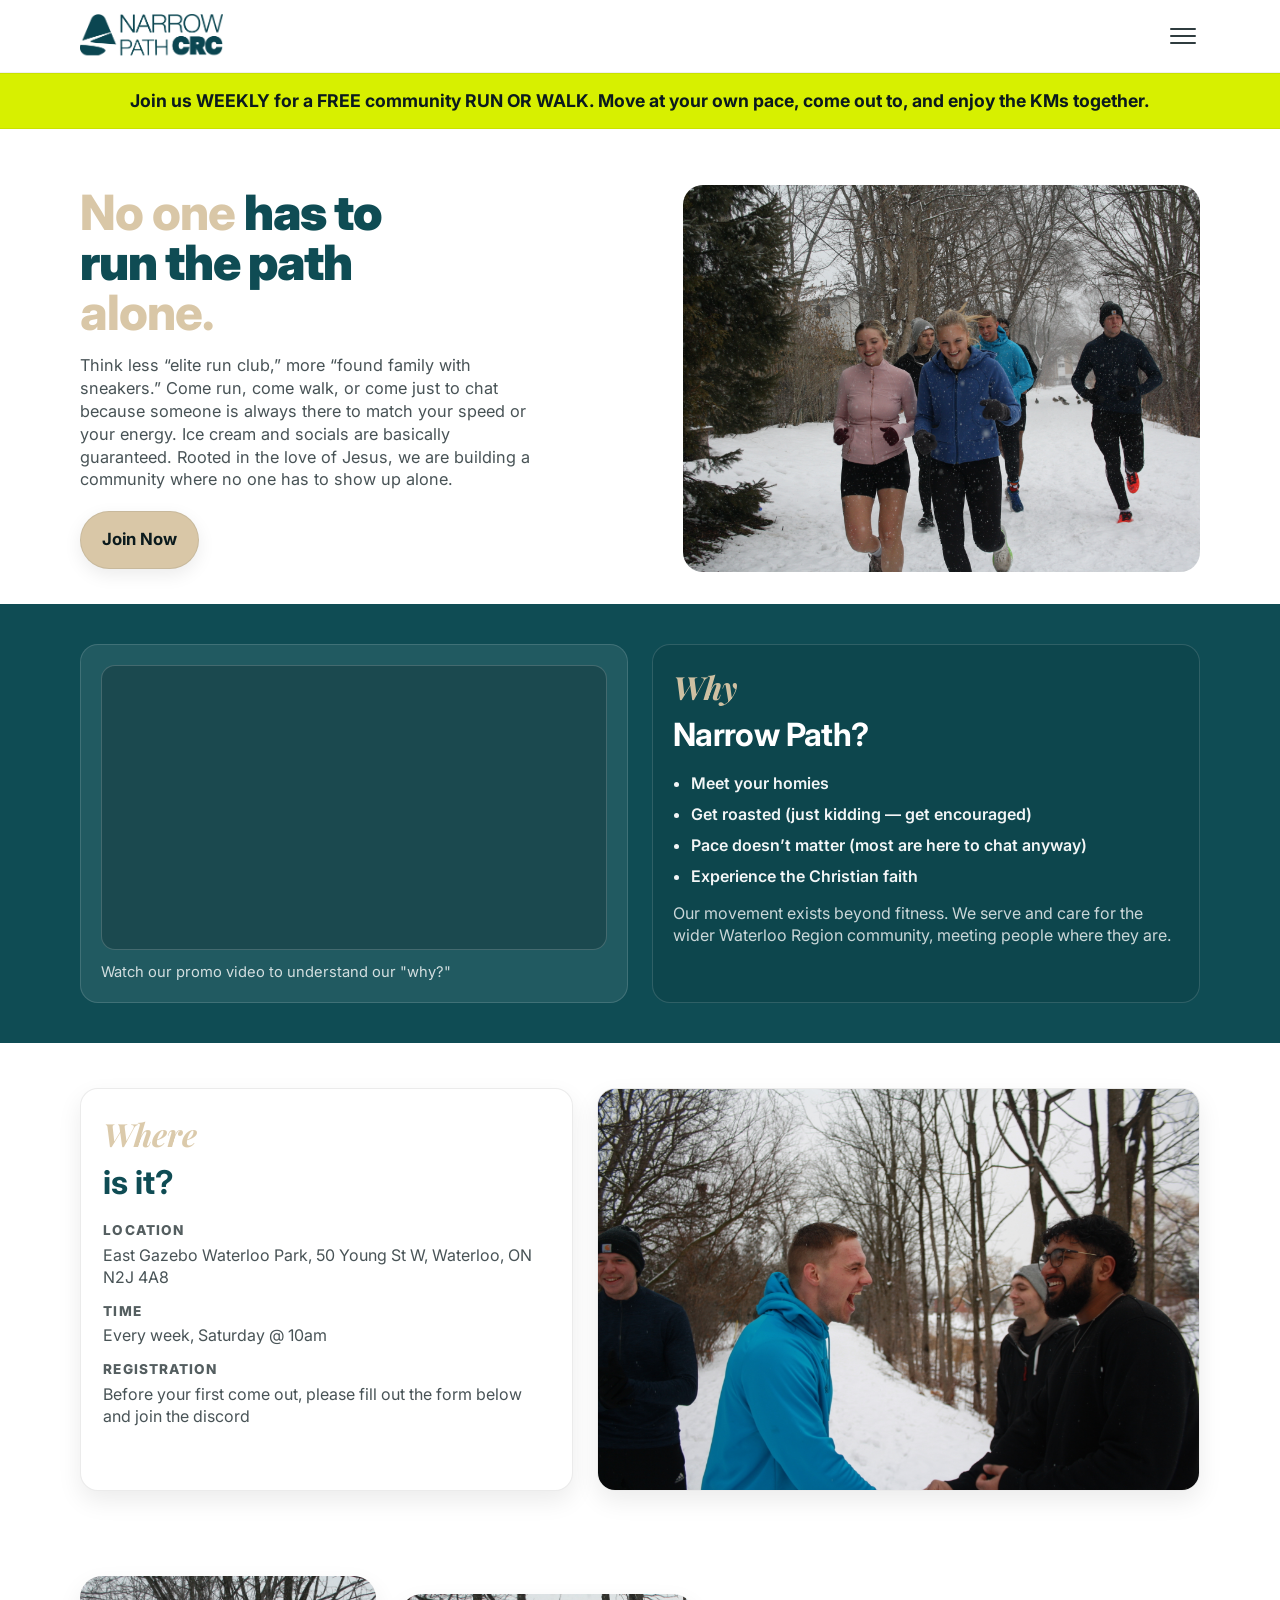
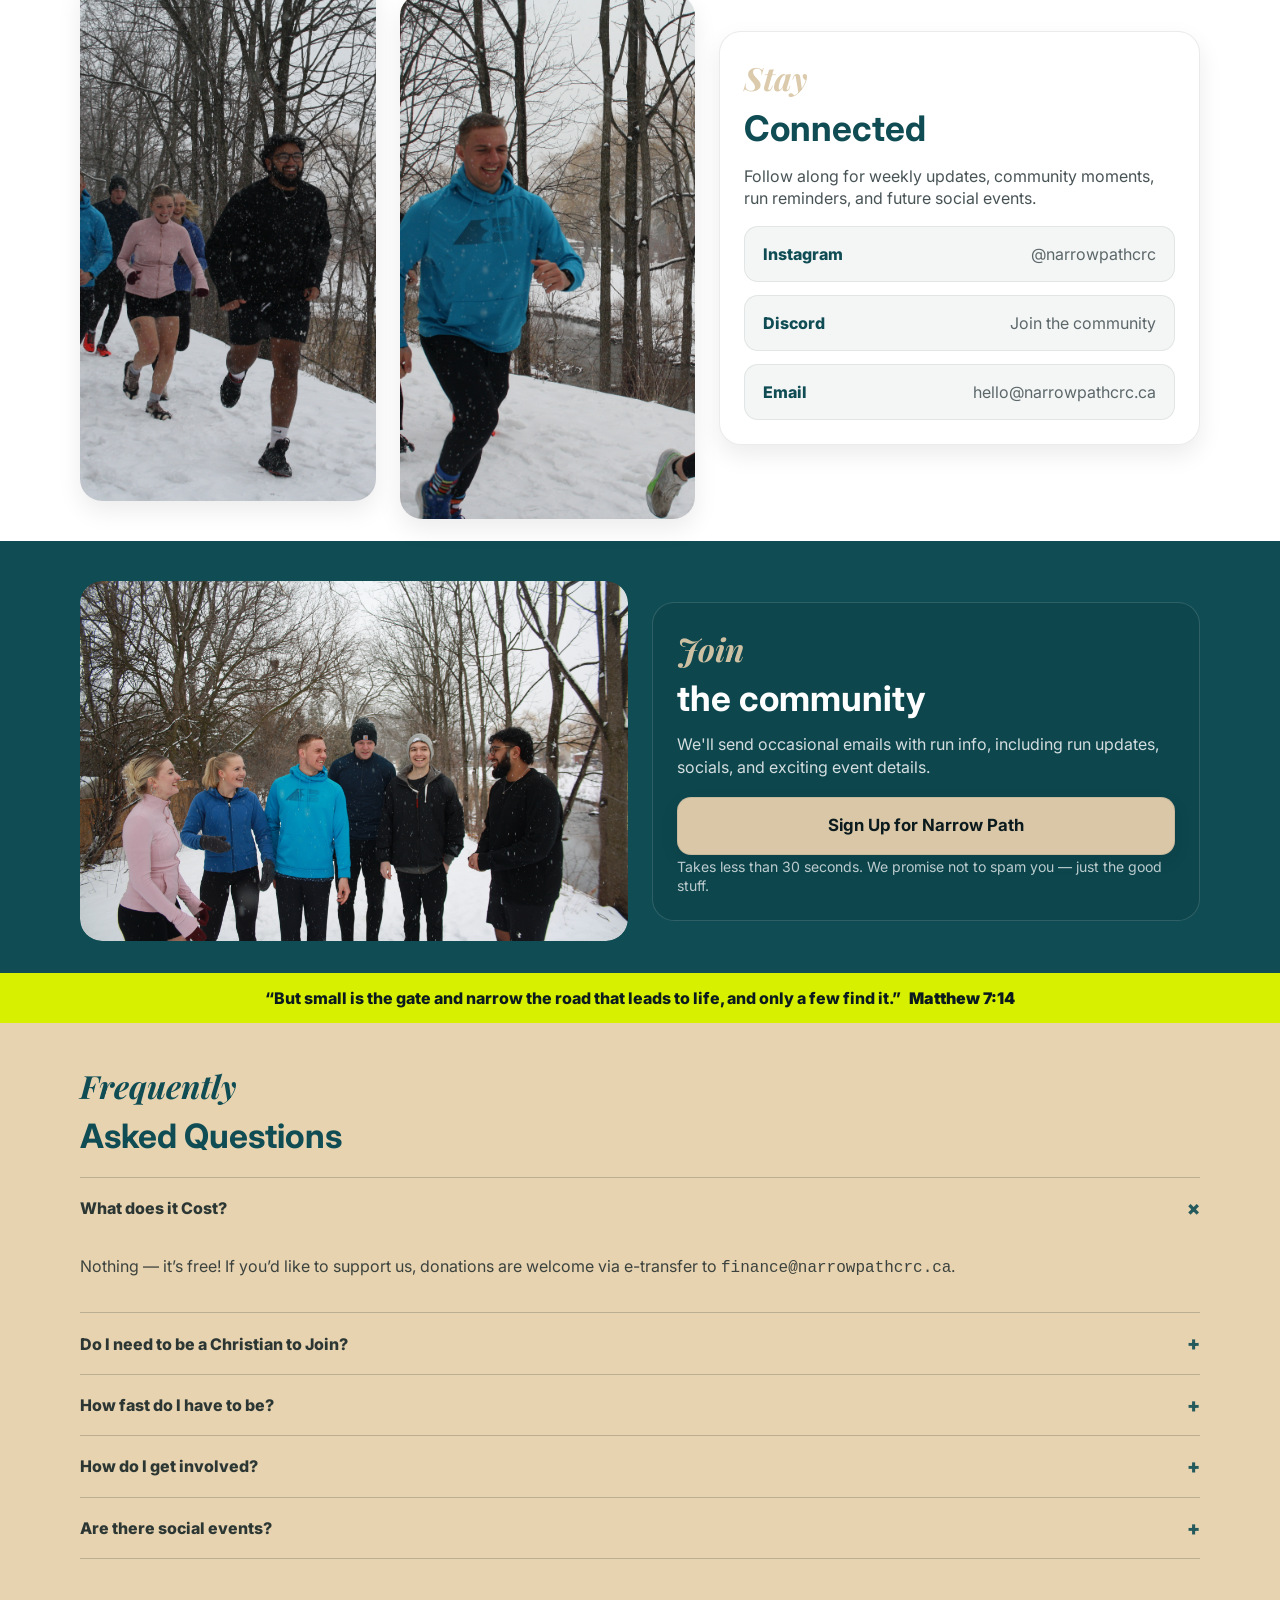
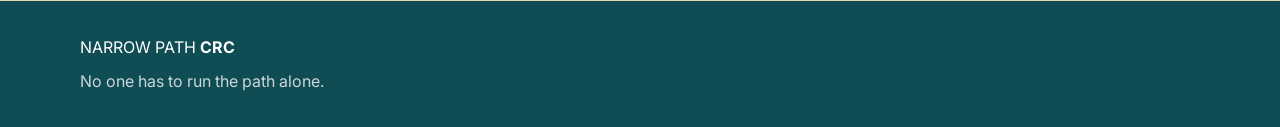
==== commit caf5b121: "email" ====
--- a/index.html
+++ b/index.html
@@ -175,7 +175,7 @@
               <span class="social-handle">Join the community</span>
             </a>
 
-            <a class="social-link" href="#">
+            <a class="social-link" href="mailto:hello@narrowpathcrc.ca?subject=Run%20Club%20Question">
               <span class="social-name">Email</span>
               <span class="social-handle">hello@narrowpathcrc.ca</span>
             </a>
--- a/styles.css
+++ b/styles.css
@@ -548,7 +548,6 @@
   object-fit: cover;
   display: block;
   object-position: 30% 30%;
-  transition: transform .4s ease;
 }
 
 .socials-image-card:hover .socials-image{
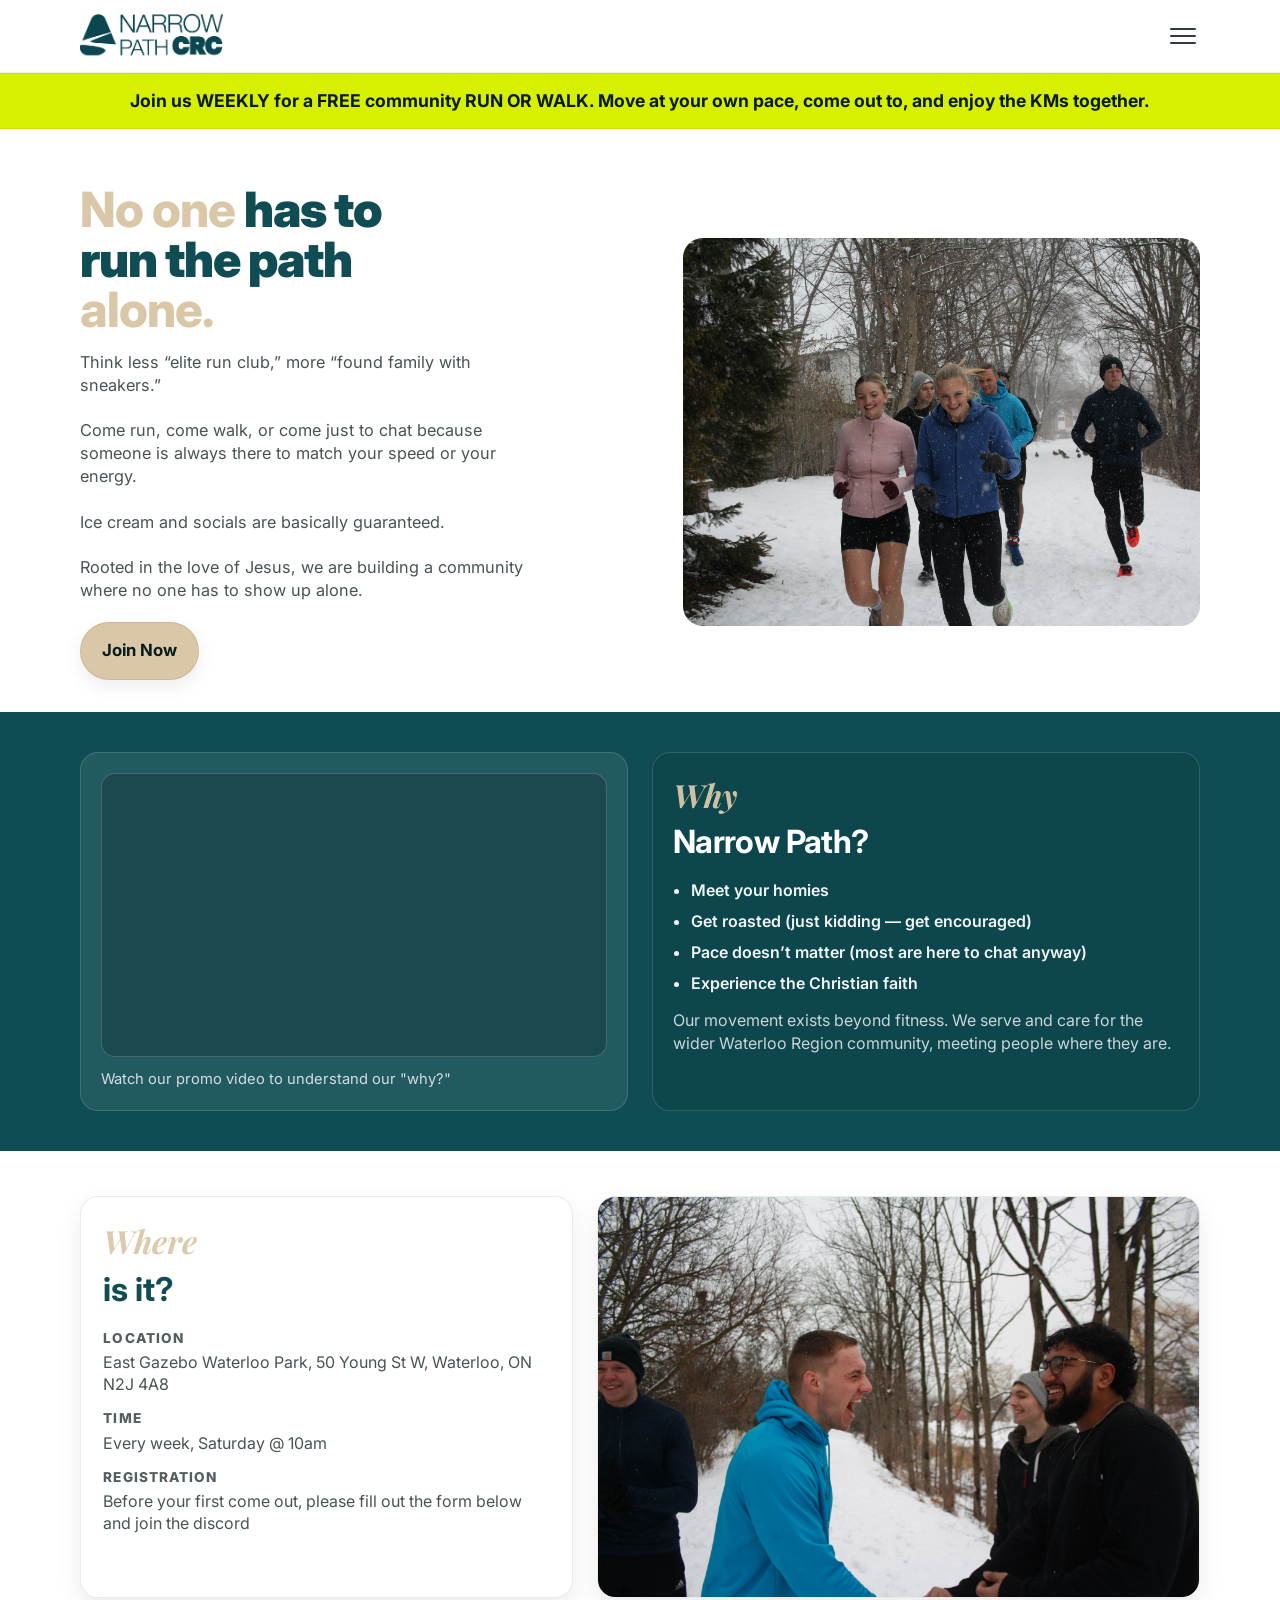
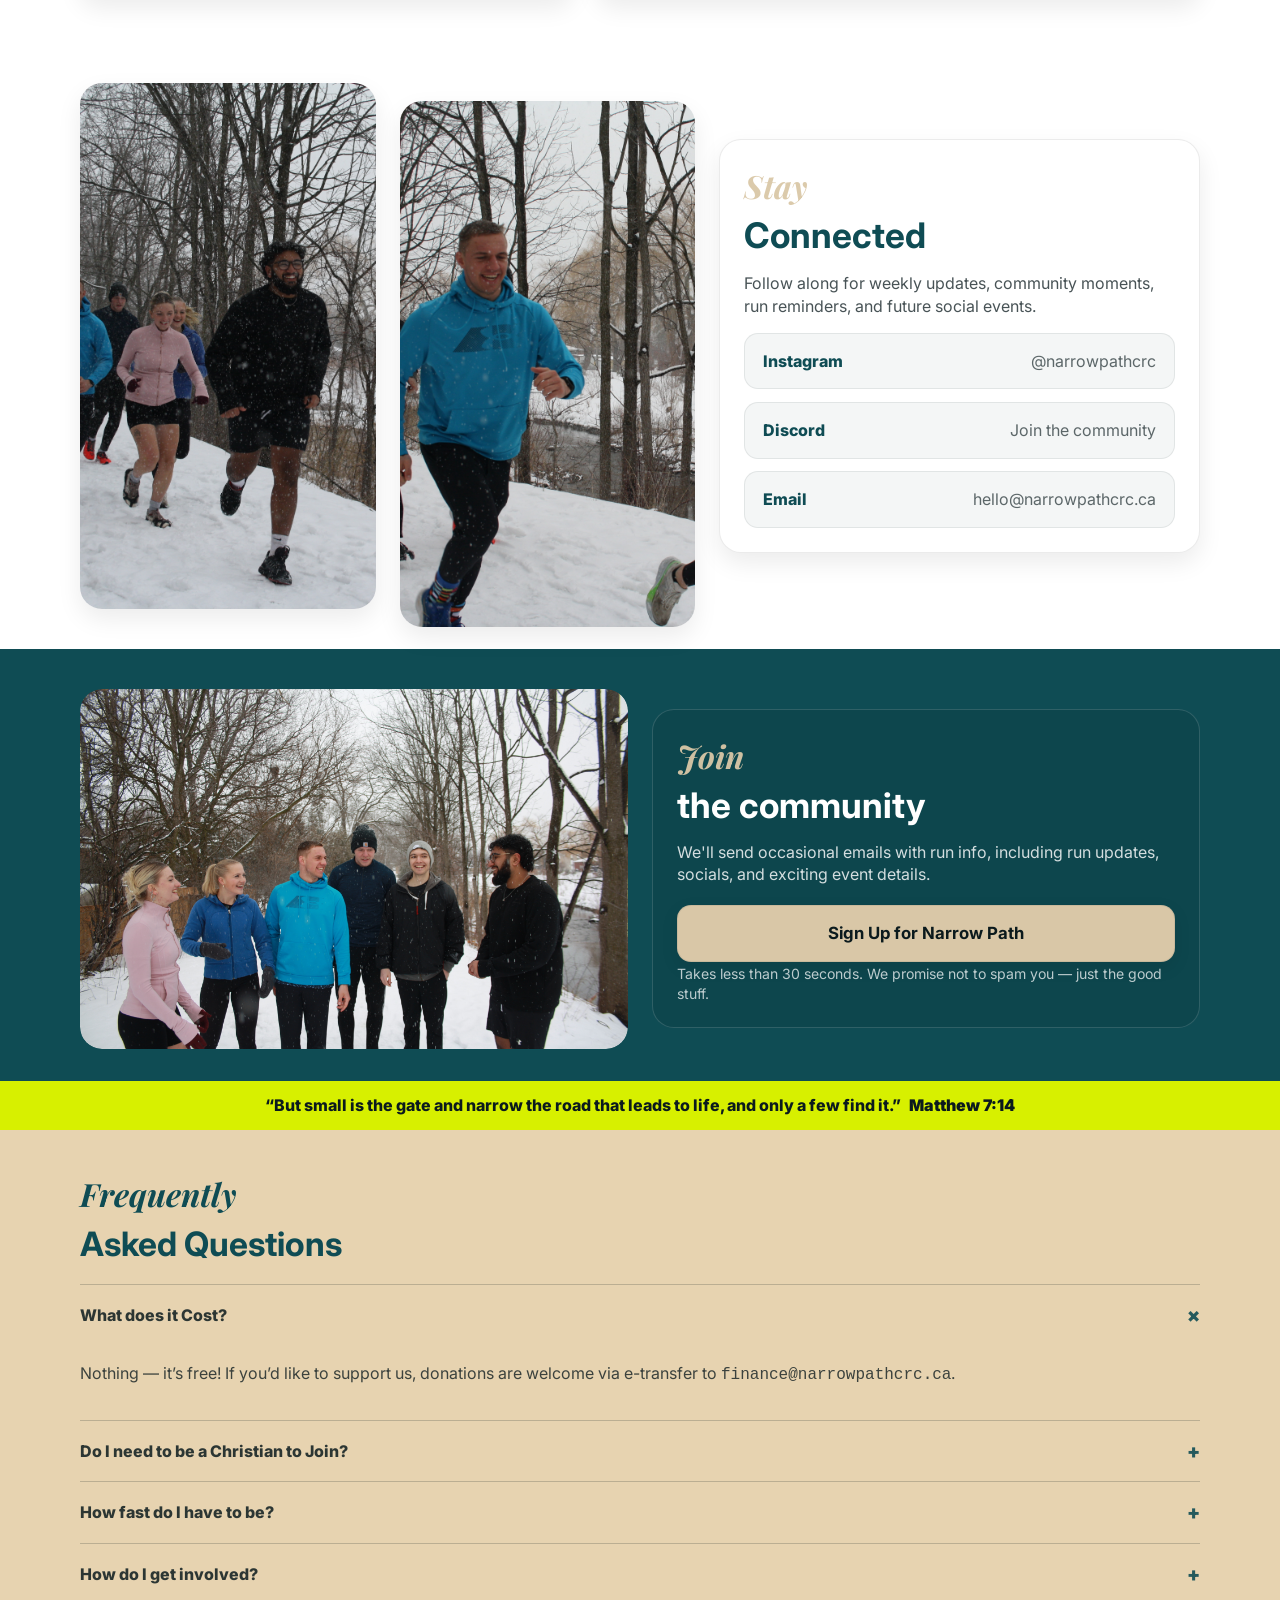
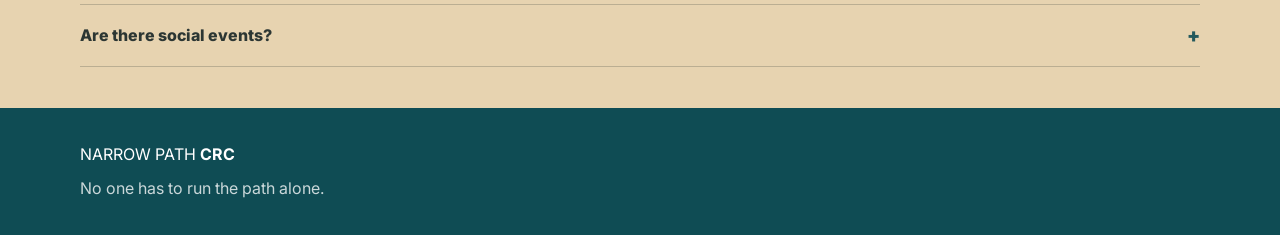
==== commit d15c67e5: "lead update" ====
--- a/index.html
+++ b/index.html
@@ -61,7 +61,10 @@
             <span class="muted">alone.</span>
           </h1>
           <p class="lead">
-            Think less “elite run club,” more “found family with sneakers.” Come run, come walk, or come just to chat because someone is always there to match your speed or your energy. Ice cream and socials are basically guaranteed. Rooted in the love of Jesus, we are building a community where no one has to show up alone.
+            Think less “elite run club,” more “found family with sneakers.”<br><br>
+            Come run, come walk, or come just to chat because someone is always there to match your speed or your energy.<br><br>
+            Ice cream and socials are basically guaranteed.<br><br>
+            Rooted in the love of Jesus, we are building a community where no one has to show up alone.
           </p>
 
           <div class="hero-actions" id="join">
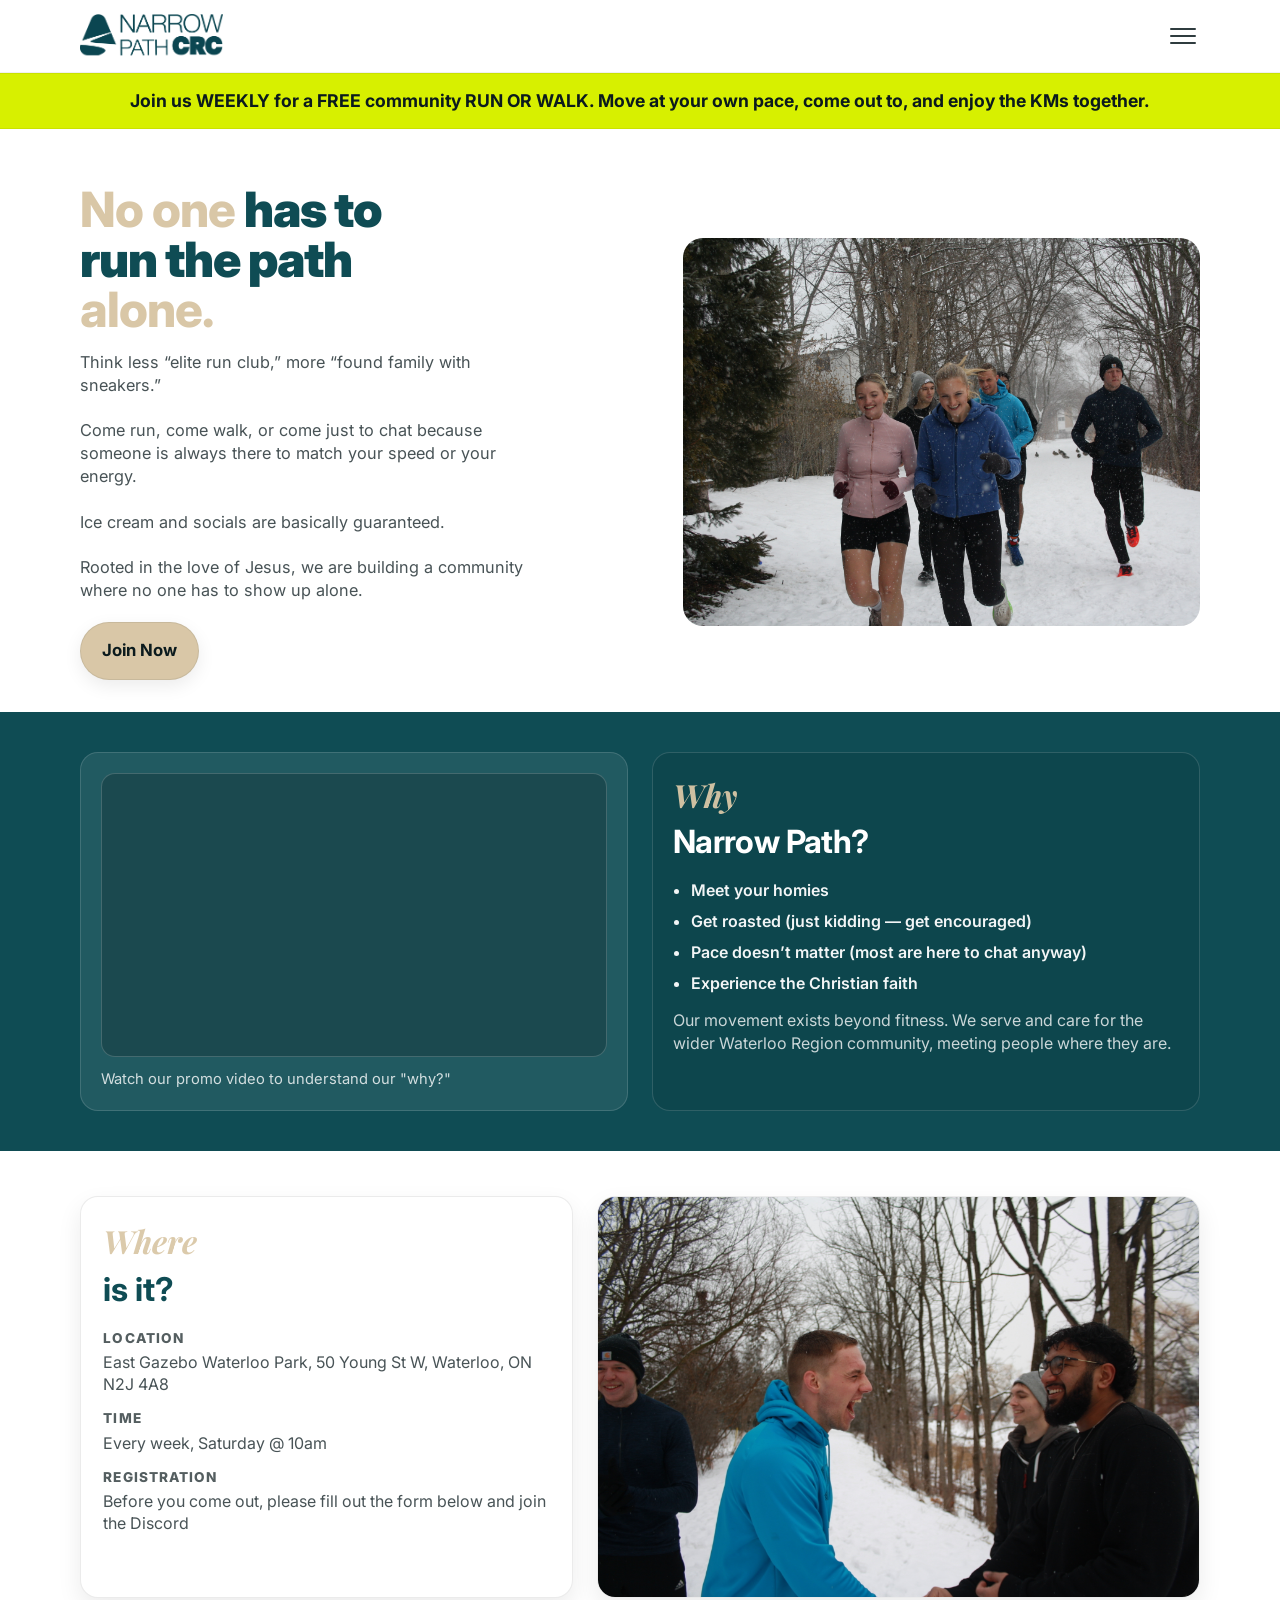
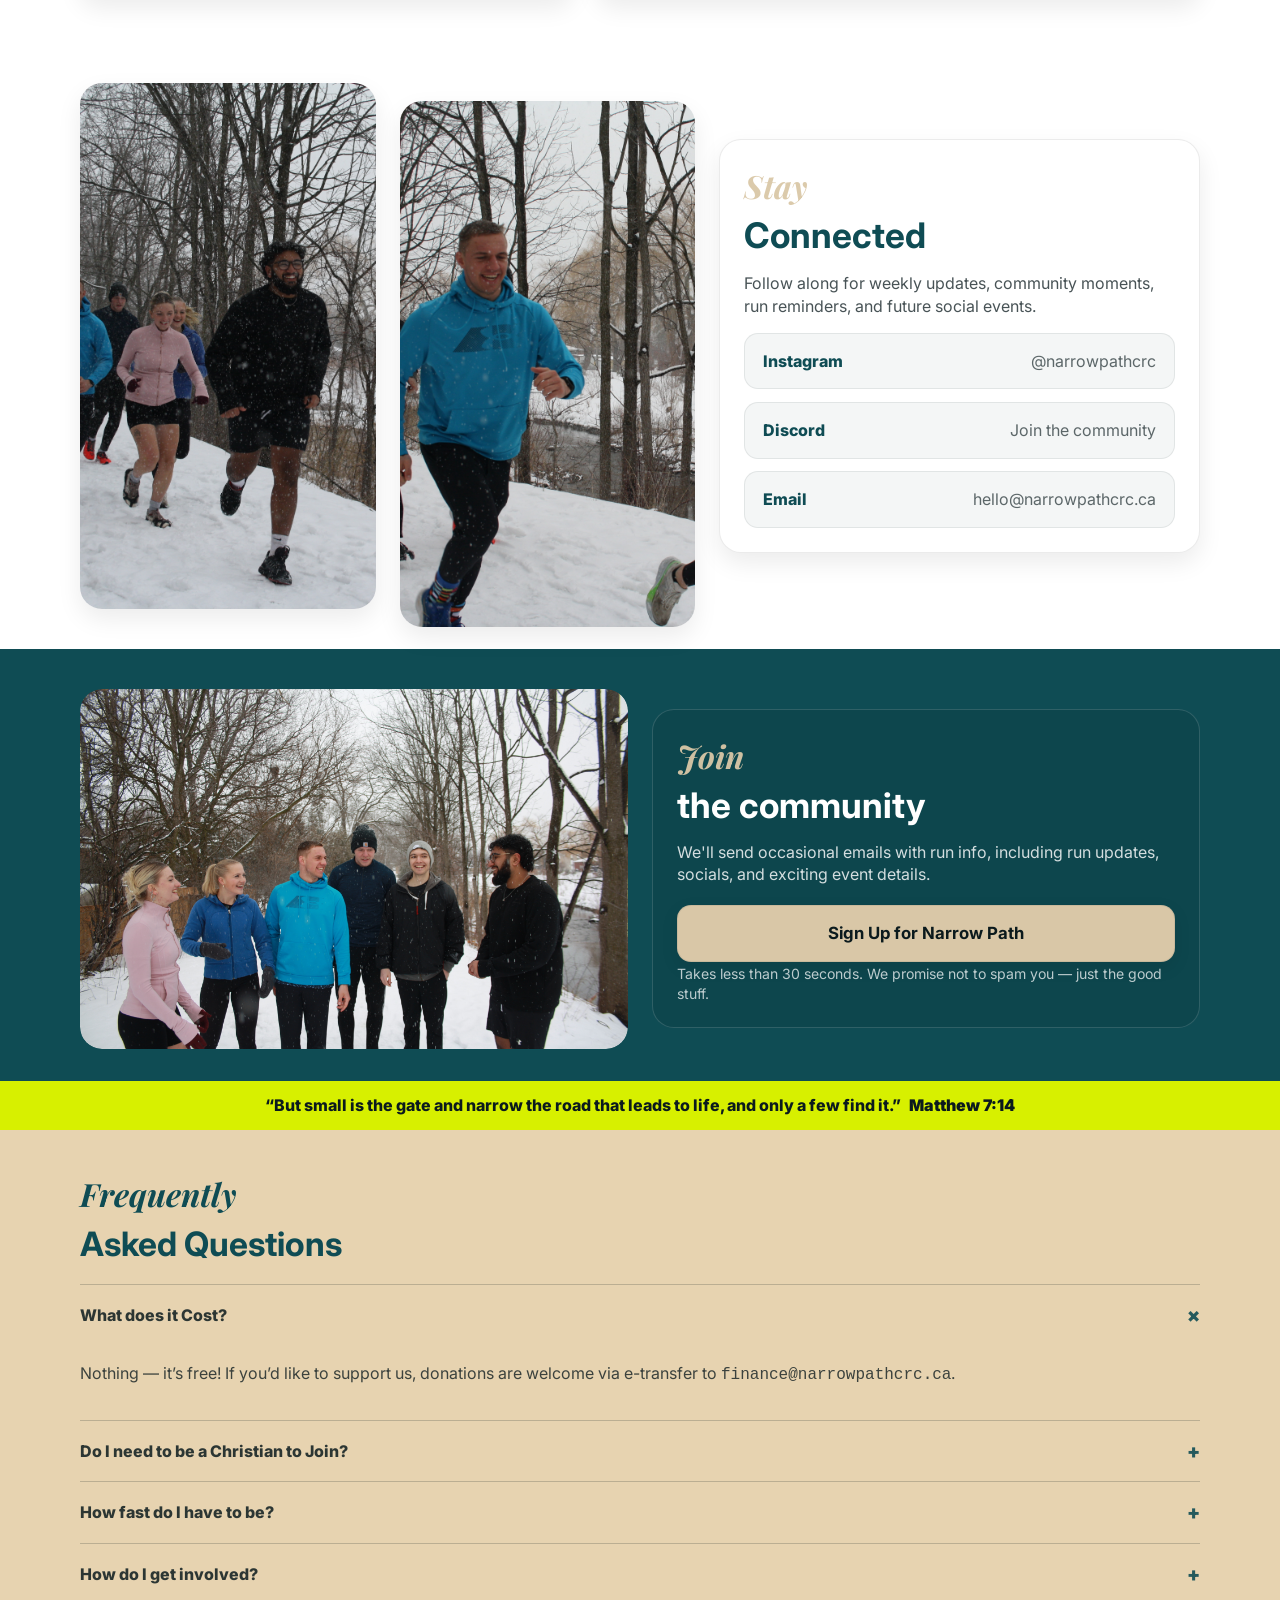
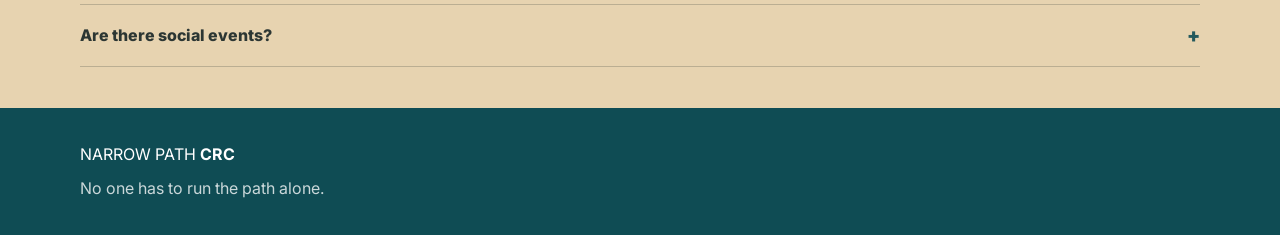
==== commit 1d79e935: "grammar" ====
--- a/index.html
+++ b/index.html
@@ -131,7 +131,7 @@
             </div>
             <div>
               <dt>Registration</dt>
-              <dd>Before your first come out, please fill out the form below and join the discord</dd>
+              <dd>Before you come out, please fill out the form below and join the Discord</dd>
             </div>
           </dl>
 
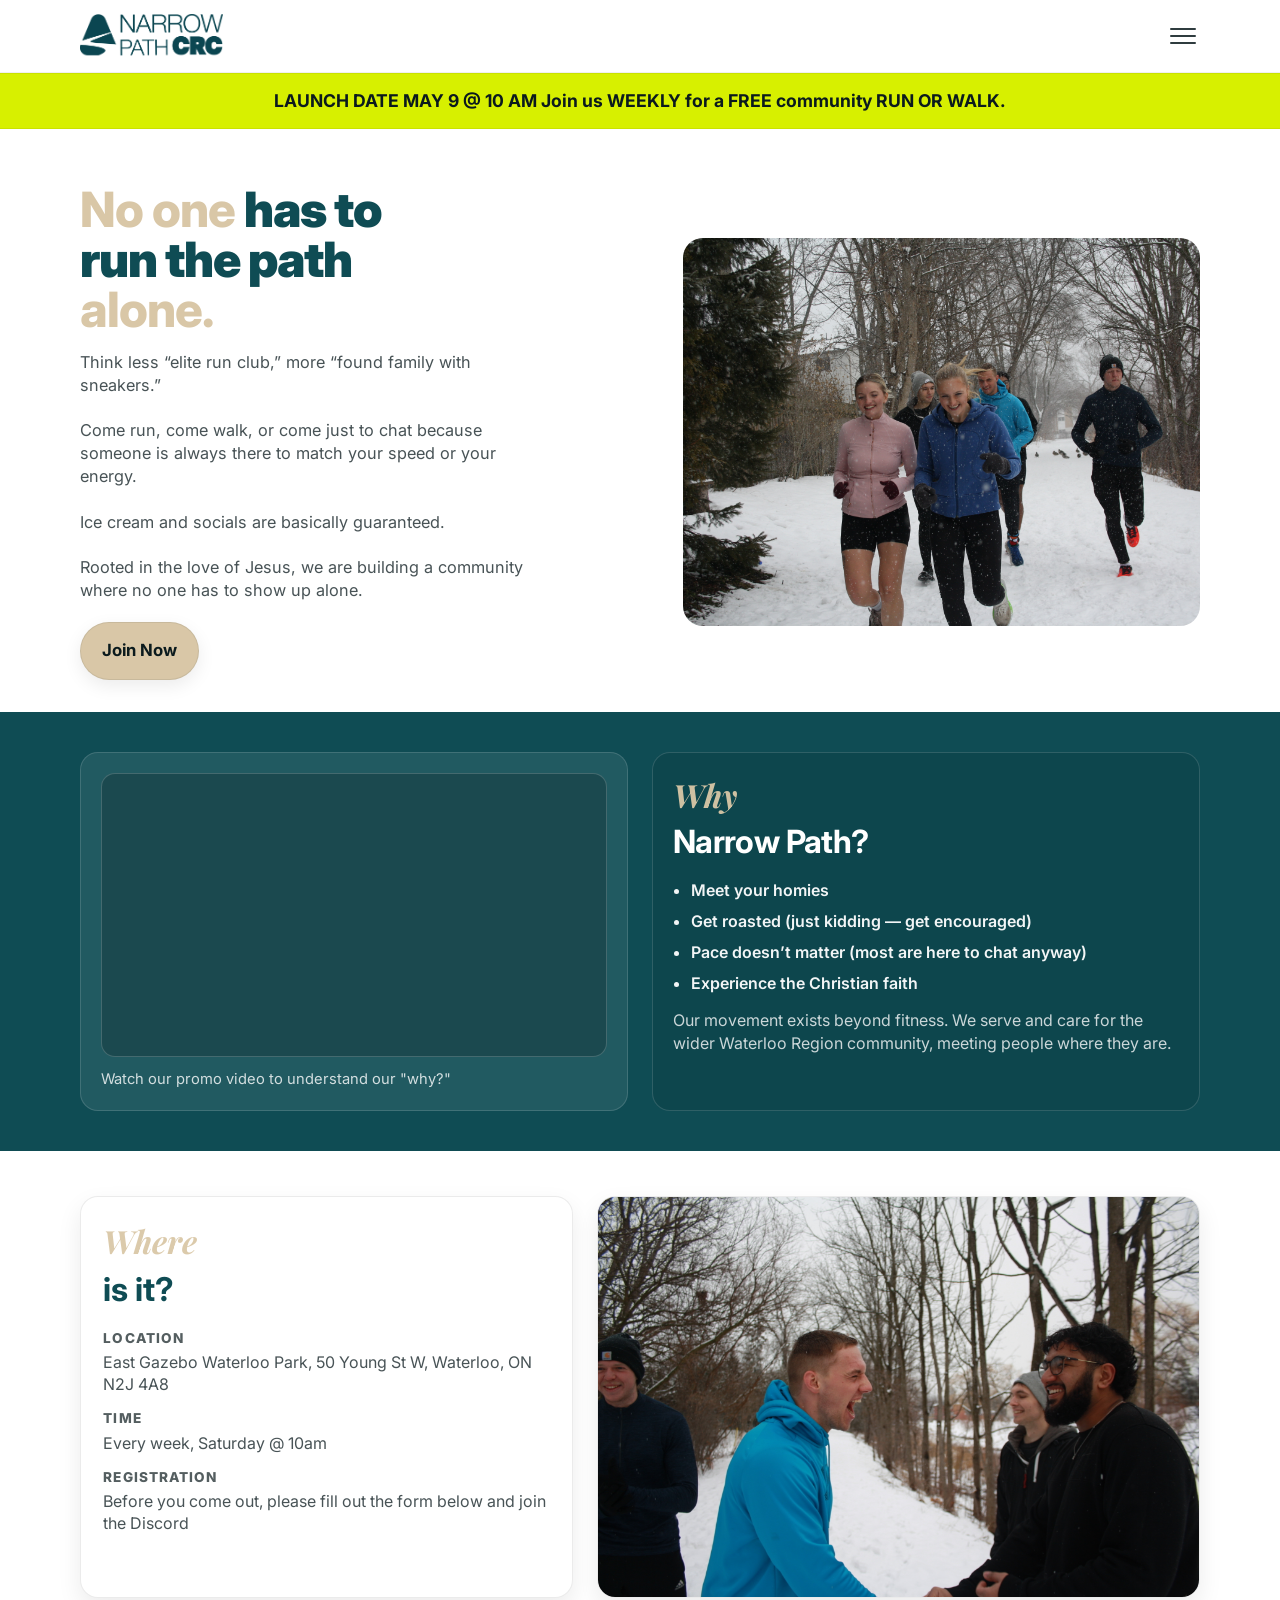
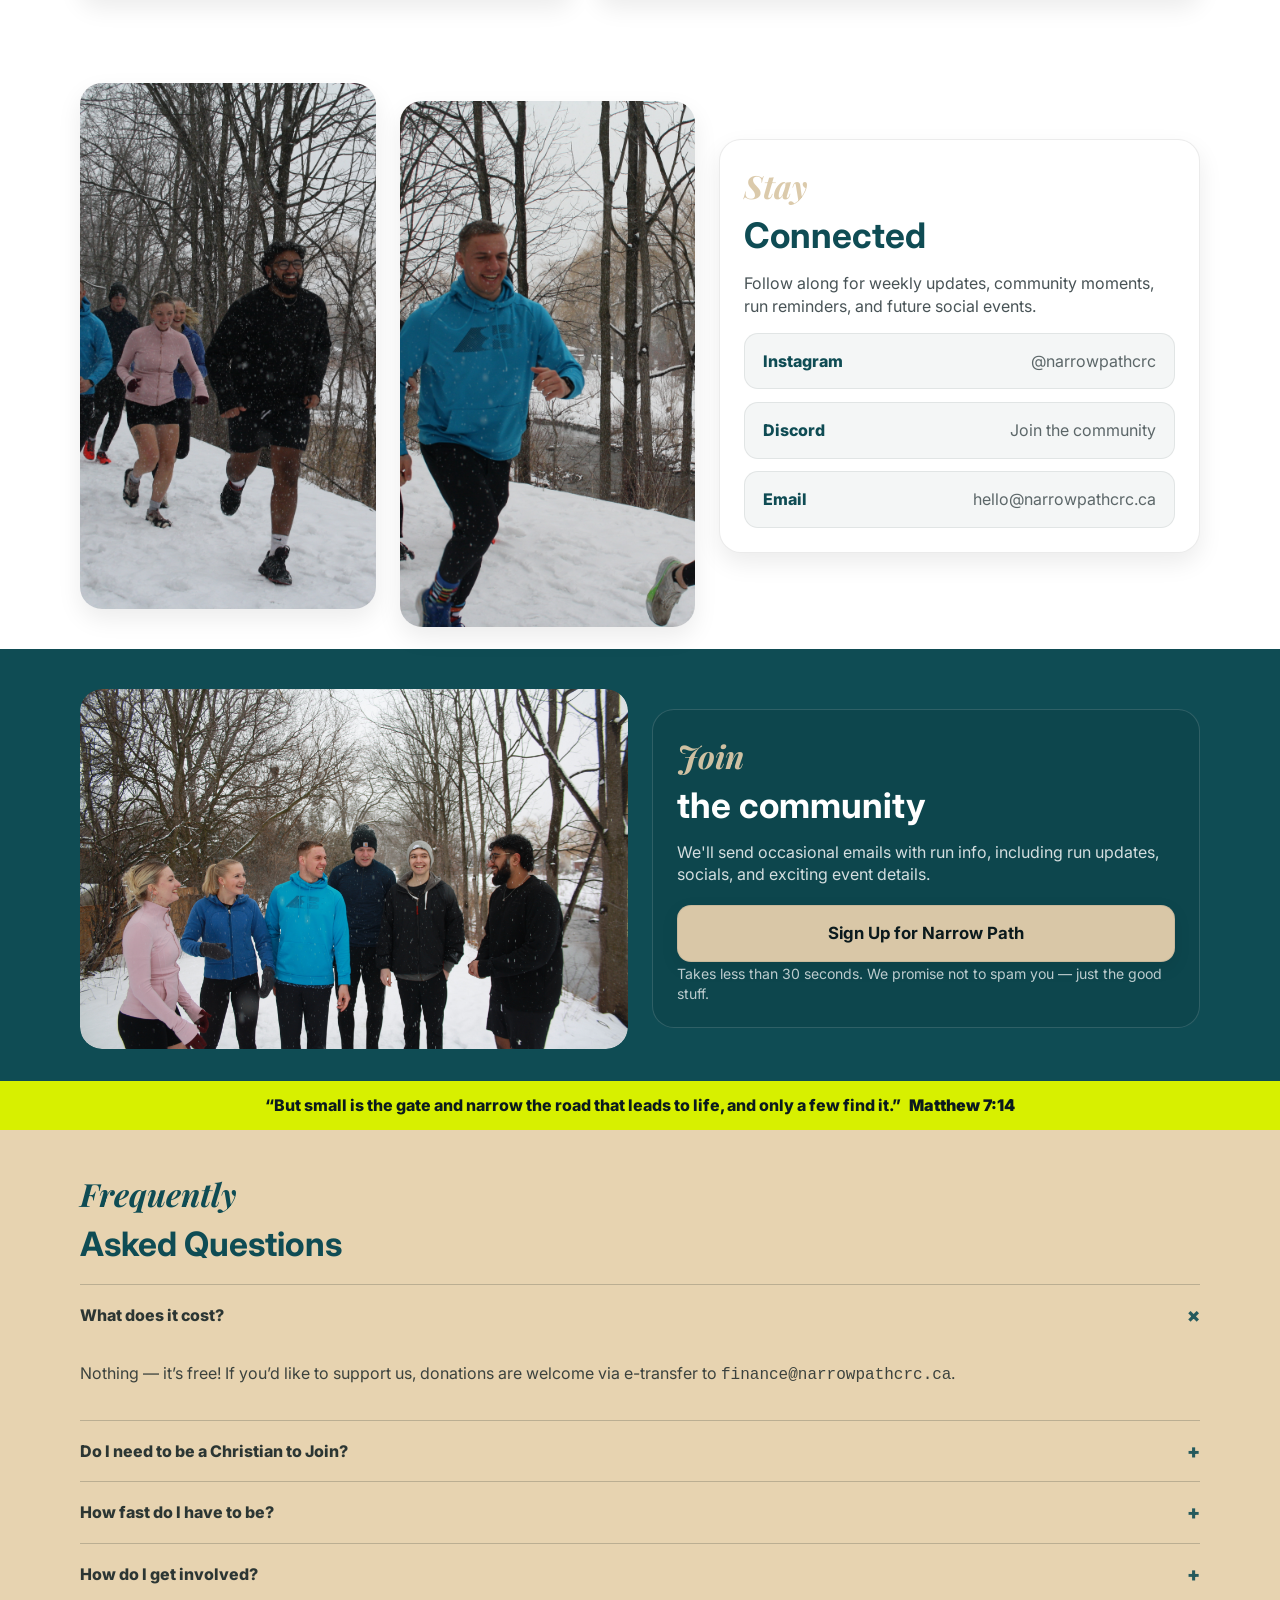
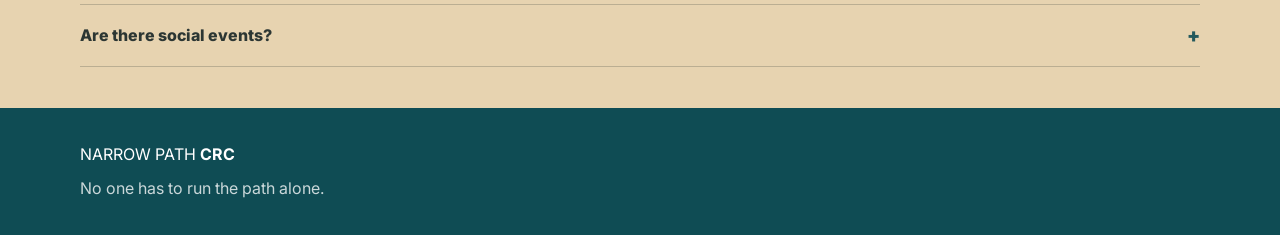
==== commit 89c2a7ba: "minor updates" ====
--- a/index.html
+++ b/index.html
@@ -44,7 +44,7 @@
 
   <div class="lime-banner">
           <div class="container lime-inner">
-            <p><b>Join us WEEKLY</b> for a <b>FREE</b> community <b>RUN OR WALK</b>. Move at your own pace, come out to, and enjoy the KMs together.</p>
+            <p>LAUNCH DATE <b> MAY 9 @ 10 AM</b>  <b>Join us WEEKLY</b> for a <b>FREE</b> community <b>RUN OR WALK</b>. </p>
           </div>
   </div>
 
@@ -173,7 +173,7 @@
               <span class="social-handle">@narrowpathcrc</span>
             </a>
 
-            <a class="social-link" href="https://discord.gg/xfBAWFBn" target="_blank" rel="noopener noreferrer">
+            <a class="social-link" href="https://discord.gg/62TNyTN5uP" target="_blank" rel="noopener noreferrer">
               <span class="social-name">Discord</span>
               <span class="social-handle">Join the community</span>
             </a>
@@ -232,7 +232,7 @@
 
         <div class="accordion" data-accordion>
           <details open>
-            <summary>What does it Cost?</summary>
+            <summary>What does it cost?</summary>
             <div class="answer">
               <p>Nothing — it’s free! If you’d like to support us, donations are welcome via e-transfer to <span class="mono">finance@narrowpathcrc.ca</span>.</p>
             </div>
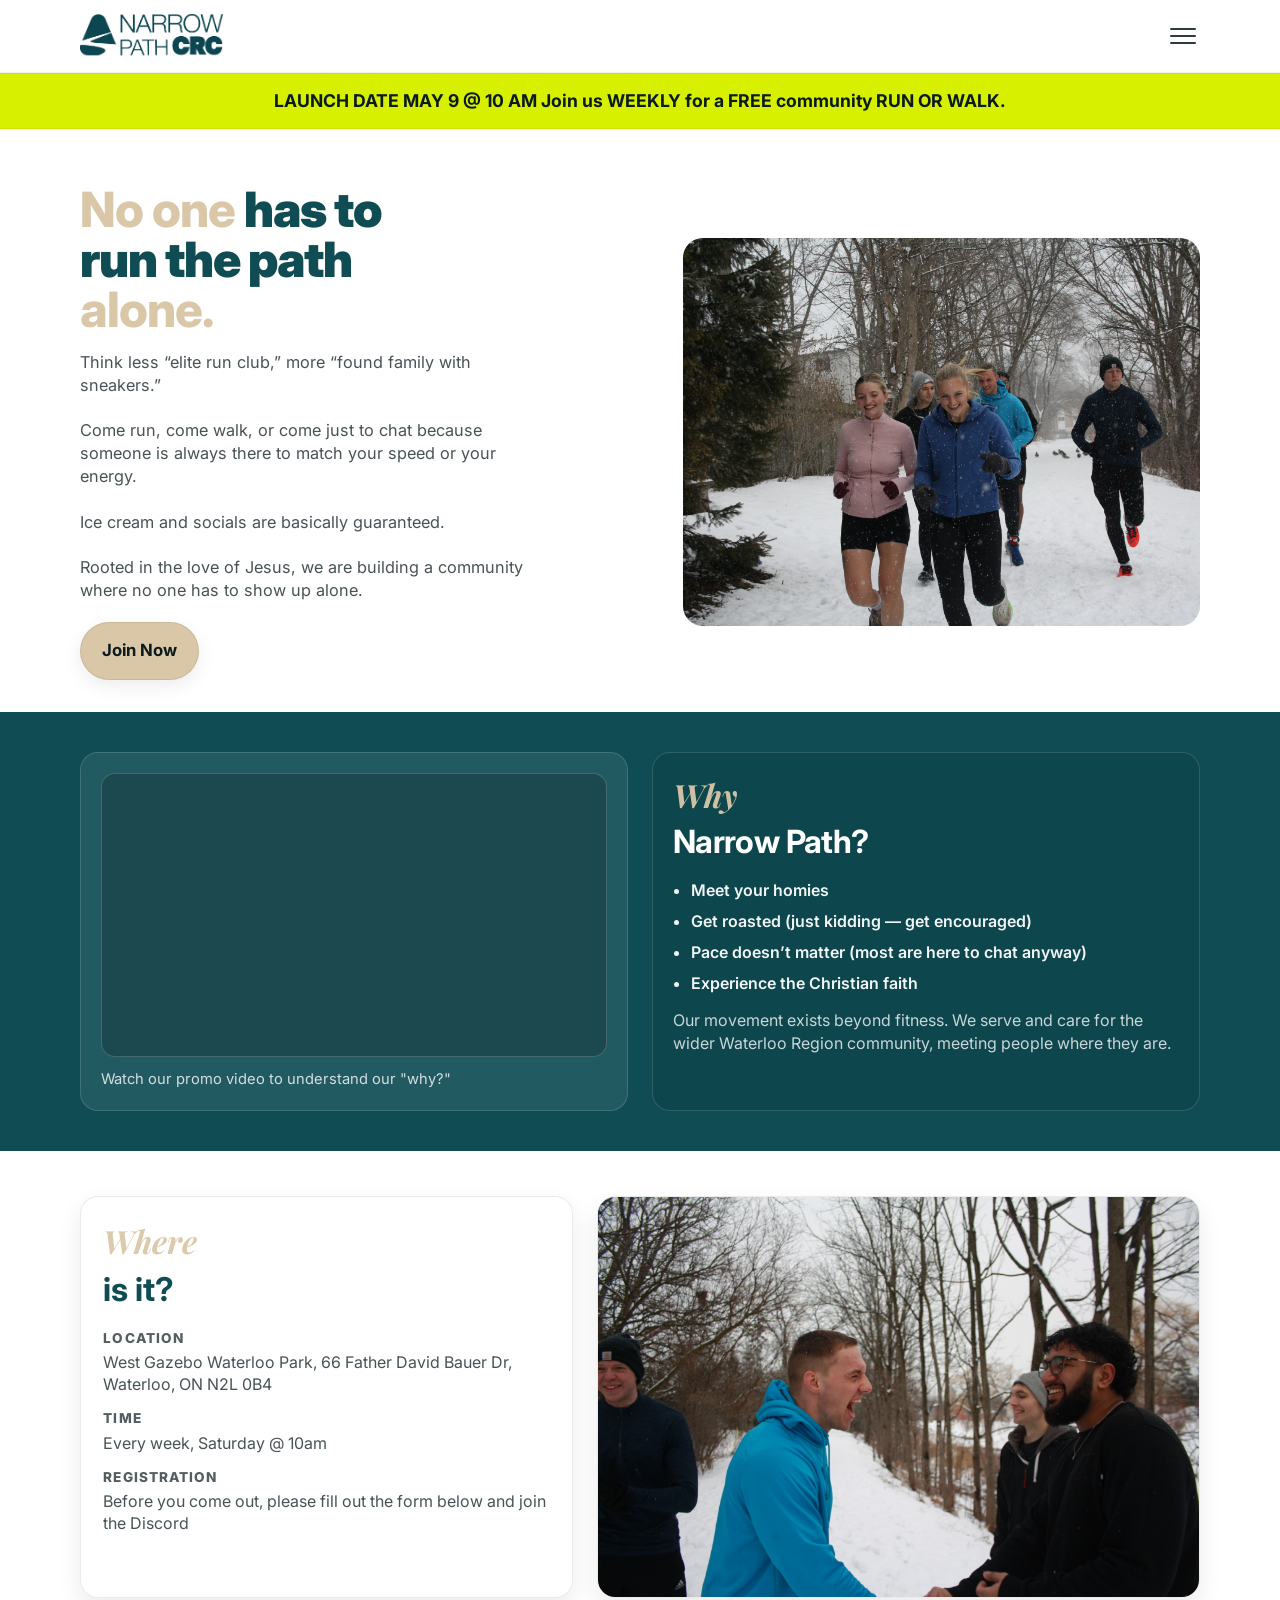
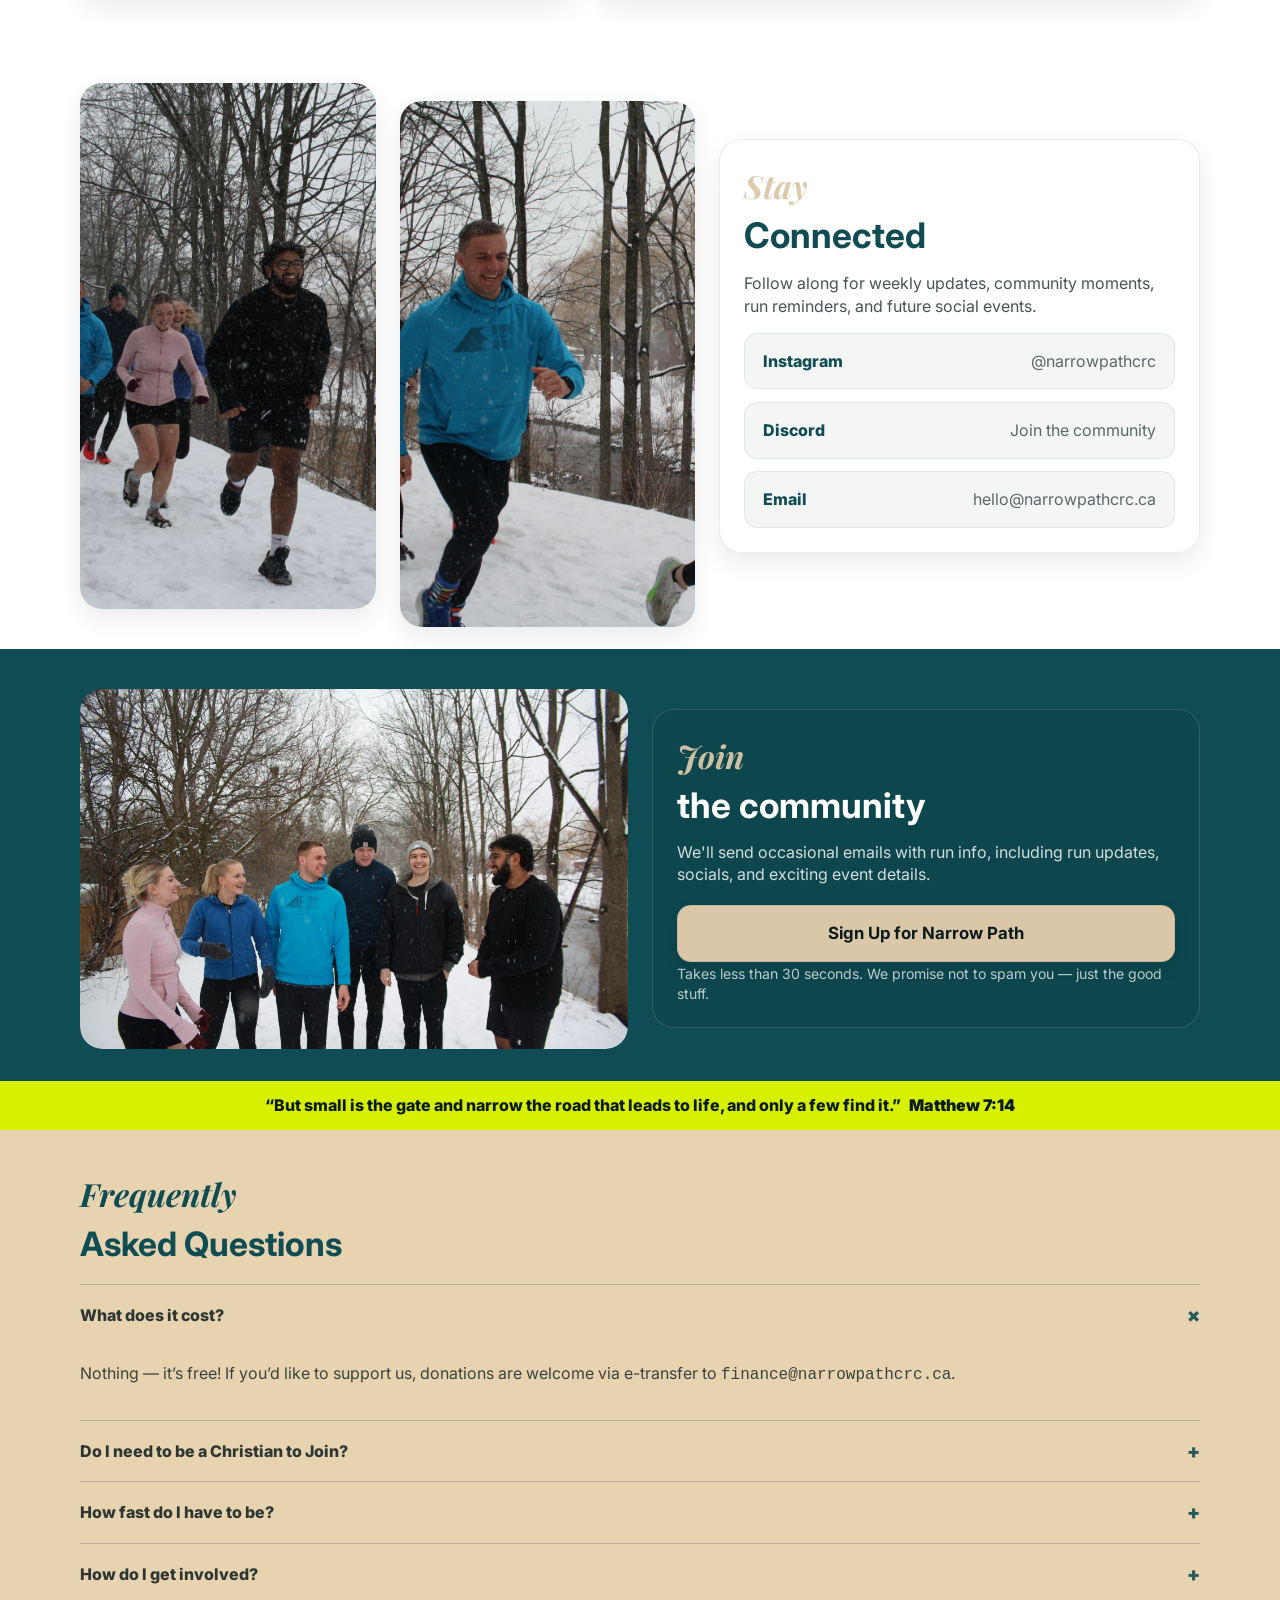
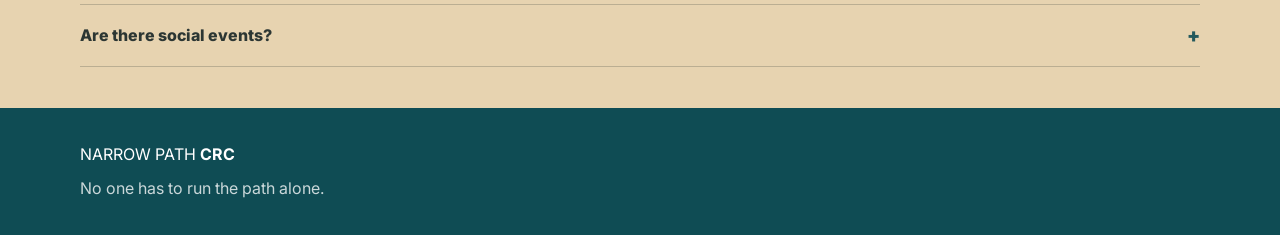
==== commit 8b6f53b4: "address" ====
--- a/index.html
+++ b/index.html
@@ -123,7 +123,7 @@
           <dl class="where-meta">
             <div>
               <dt>Location</dt>
-              <dd>East Gazebo Waterloo Park, 50 Young St W, Waterloo, ON N2J 4A8</dd>
+              <dd>West Gazebo Waterloo Park, 66 Father David Bauer Dr, Waterloo, ON N2L 0B4</dd>
             </div>
             <div>
               <dt>Time</dt>
